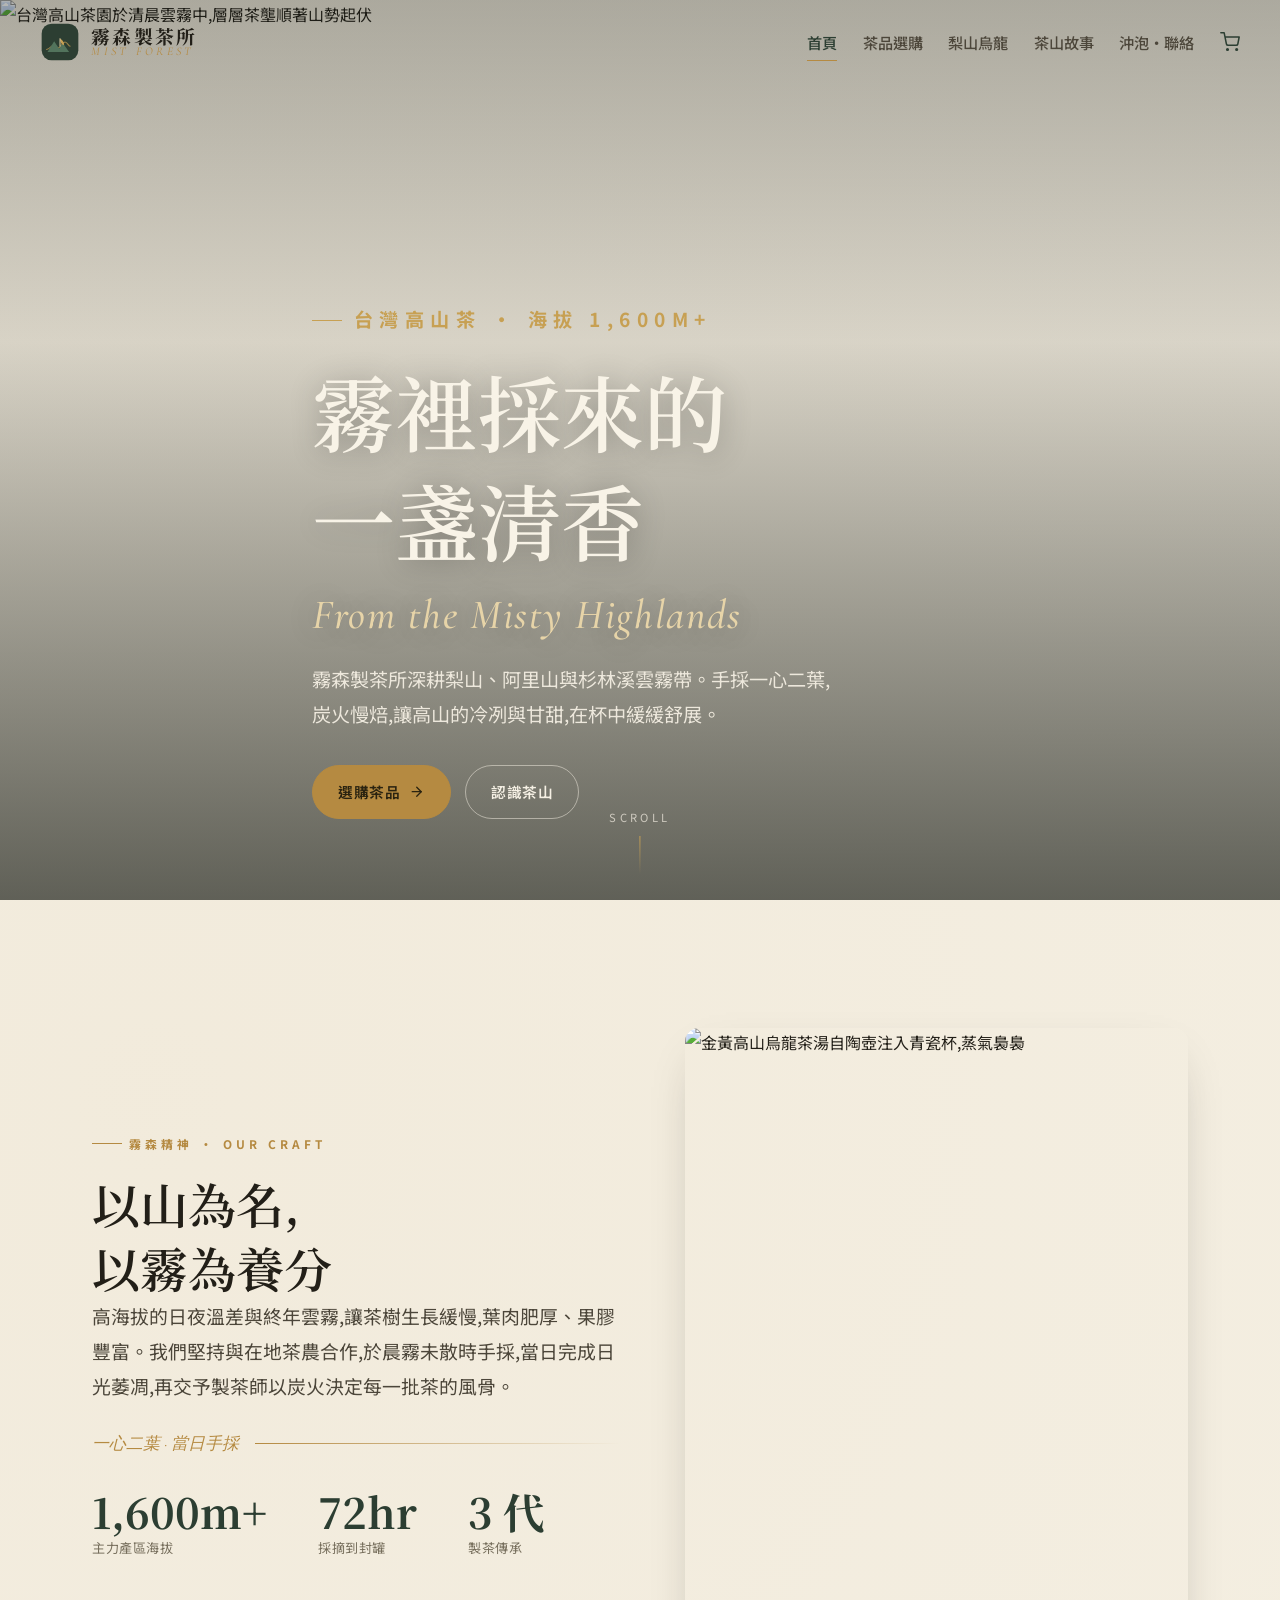
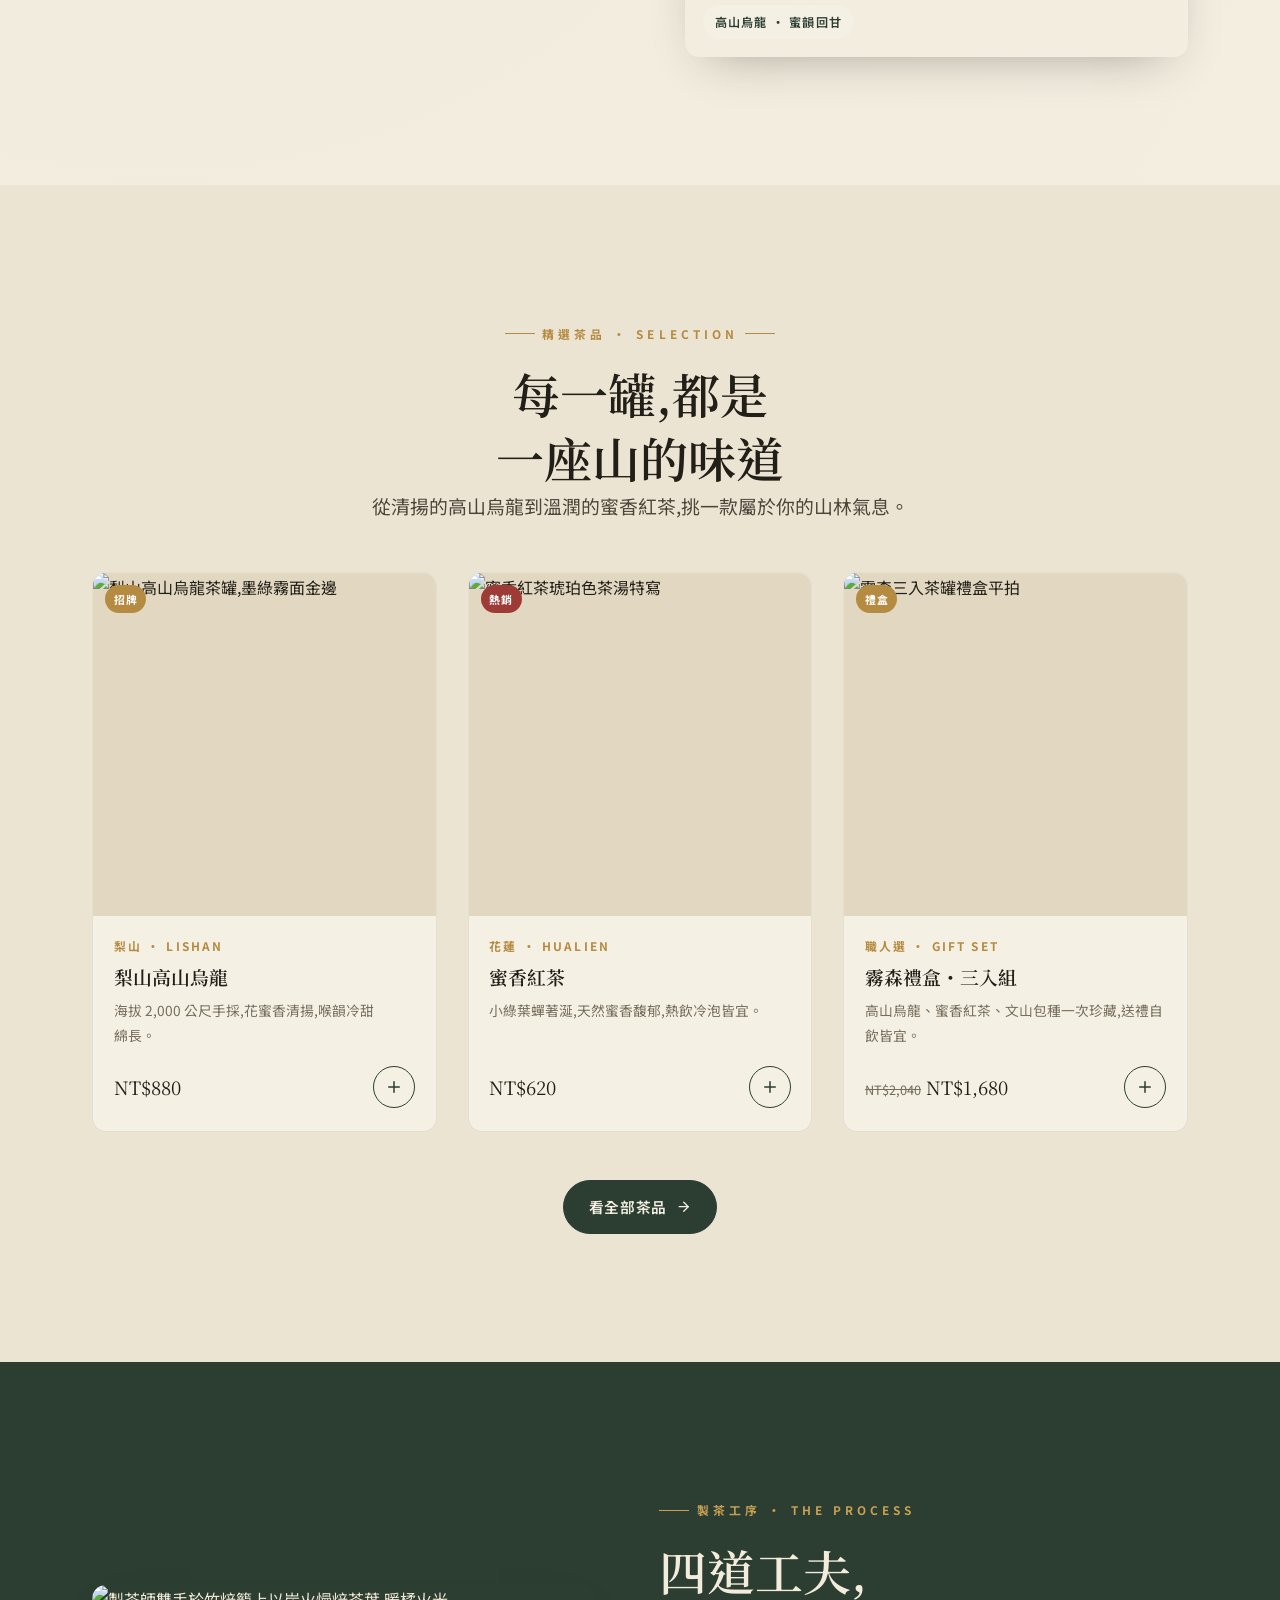
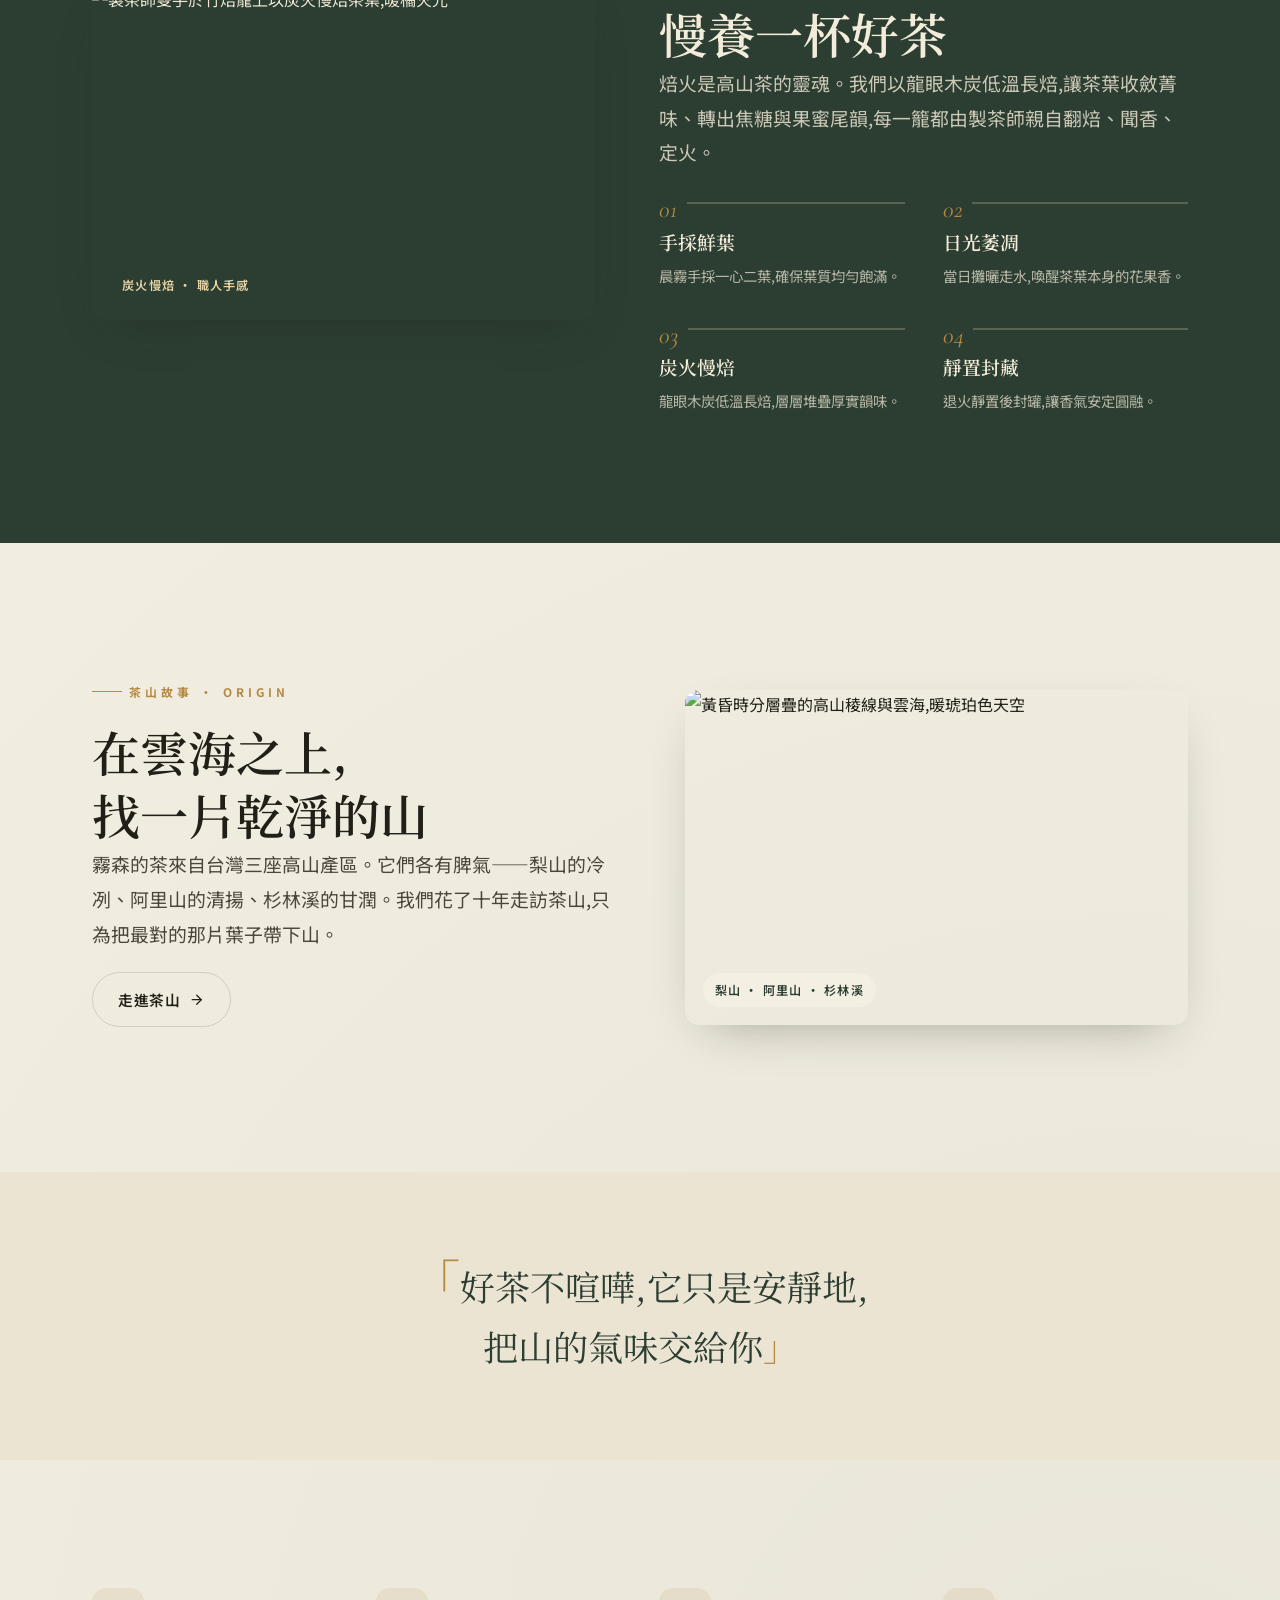
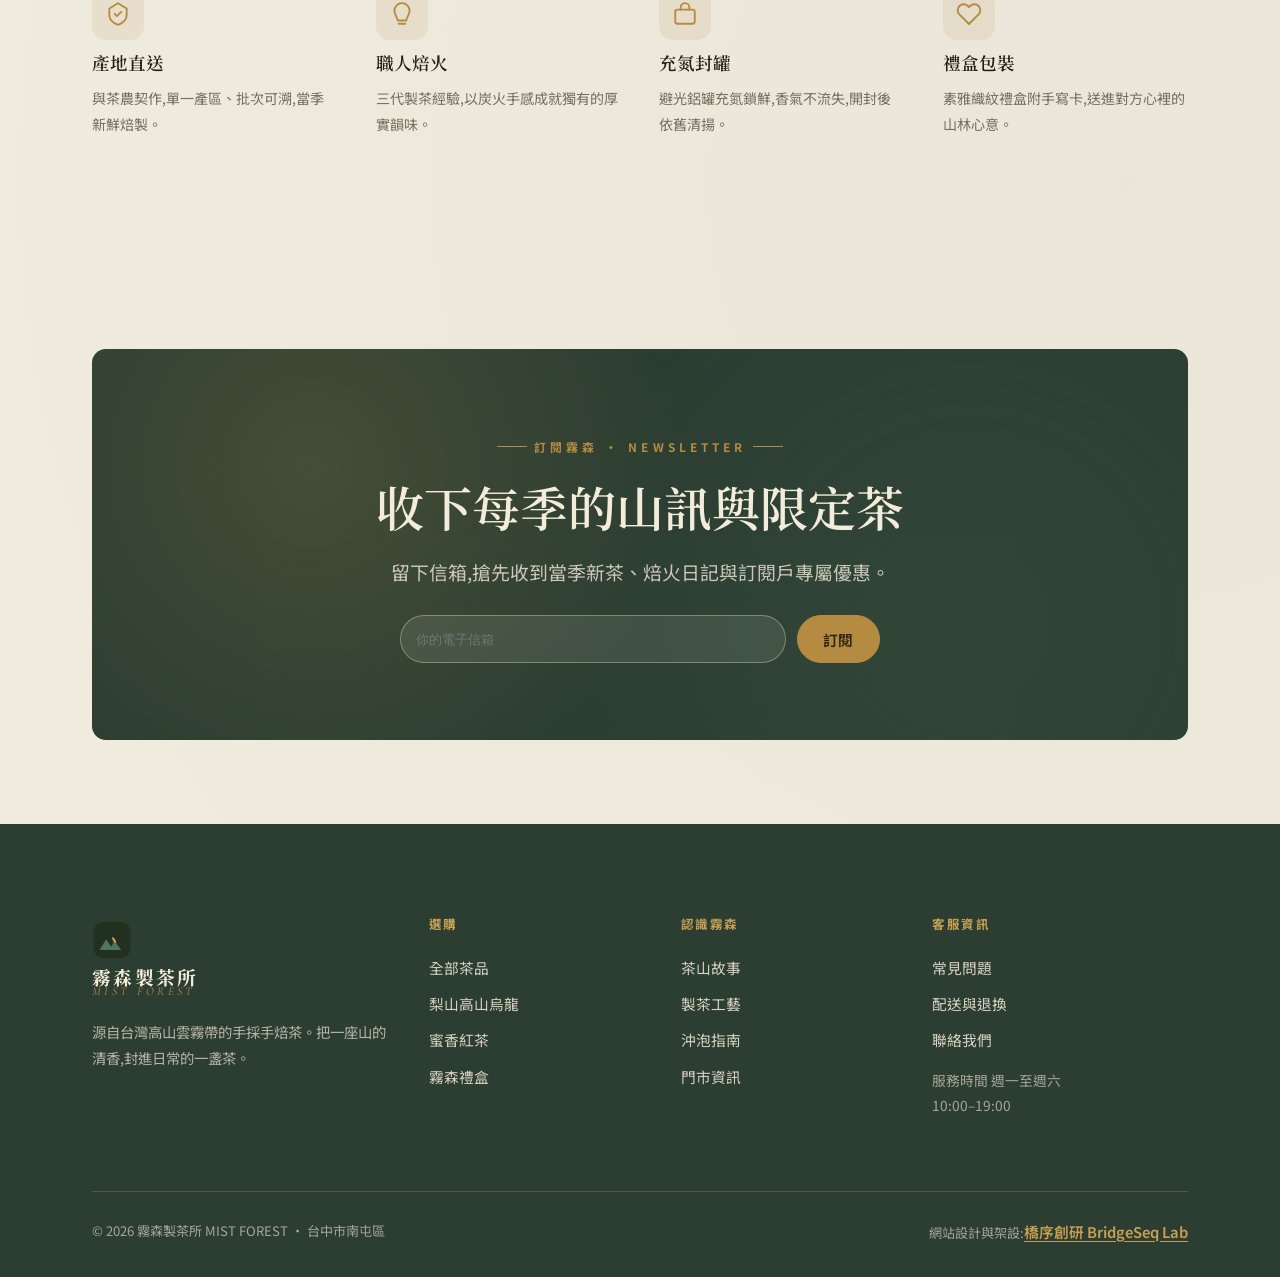
==== index.html @ 2cbdf67c "霧森製茶所 wusen-tea: 多頁高山茶電商預覽站 (HTML/CSS/JS)" ====
<!DOCTYPE html>
<html lang="zh-Hant" class="no-js">
<head>
<meta charset="UTF-8">
<meta name="viewport" content="width=device-width, initial-scale=1">
<title>霧森製茶所｜台灣高山茶・梨山手焙烏龍與蜜香紅茶</title>
<meta name="description" content="霧森製茶所是源自台灣中央山脈的高山茶品牌,專注梨山、阿里山、杉林溪產區的手採鮮葉與炭火慢焙工藝。嚴選海拔 1,600 公尺以上高山烏龍、蜜香紅茶與文山包種,將雲霧裡的清香送進日常茶席。">
<meta name="keywords" content="高山茶,梨山烏龍,台灣茶,手焙茶,蜜香紅茶,文山包種,阿里山金萱,杉林溪烏龍,茶葉禮盒,霧森製茶所">
<link rel="canonical" href="https://izzo24.github.io/wusen-tea/">
<meta name="theme-color" content="#2C3E32">
<meta property="og:type" content="website">
<meta property="og:locale" content="zh_TW">
<meta property="og:site_name" content="霧森製茶所 MIST FOREST">
<meta property="og:title" content="霧森製茶所｜台灣高山茶・梨山手焙烏龍與蜜香紅茶">
<meta property="og:description" content="源自台灣高山雲霧帶的手採手焙茶。嚴選梨山高山烏龍、蜜香紅茶與文山包種,將山林清香送進每日茶席。">
<meta property="og:url" content="https://izzo24.github.io/wusen-tea/">
<meta property="og:image" content="https://izzo24.github.io/wusen-tea/assets/hero.webp">
<meta name="twitter:card" content="summary_large_image">
<link rel="icon" href="assets/favicon.svg" type="image/svg+xml">
<link rel="preconnect" href="https://fonts.googleapis.com">
<link rel="preconnect" href="https://fonts.gstatic.com" crossorigin>
<link href="https://fonts.googleapis.com/css2?family=Cormorant+Garamond:ital,wght@0,500;0,600;1,500;1,600&family=Noto+Serif+TC:wght@500;600;700&family=Noto+Sans+TC:wght@400;500;700&display=swap" rel="stylesheet">
<link rel="stylesheet" href="assets/style.css?v=1">
<script type="application/ld+json">
{"@context":"https://schema.org","@graph":[
{"@type":"Organization","@id":"https://izzo24.github.io/wusen-tea/#org","name":"霧森製茶所","alternateName":"MIST FOREST","url":"https://izzo24.github.io/wusen-tea/","logo":"https://izzo24.github.io/wusen-tea/assets/favicon.svg","description":"台灣高山茶品牌,專注手採手焙的梨山高山烏龍、蜜香紅茶與文山包種。","areaServed":"TW","sameAs":[]},
{"@type":"WebSite","@id":"https://izzo24.github.io/wusen-tea/#web","url":"https://izzo24.github.io/wusen-tea/","name":"霧森製茶所 MIST FOREST","inLanguage":"zh-Hant","publisher":{"@id":"https://izzo24.github.io/wusen-tea/#org"}},
{"@type":"Store","@id":"https://izzo24.github.io/wusen-tea/#store","name":"霧森製茶所","image":"https://izzo24.github.io/wusen-tea/assets/hero.webp","url":"https://izzo24.github.io/wusen-tea/","priceRange":"NT$320–NT$1,680","telephone":"+886-4-2599-3088","address":{"@type":"PostalAddress","streetAddress":"文心路一段 96 號","addressLocality":"台中市","addressRegion":"南屯區","postalCode":"408","addressCountry":"TW"}},
{"@type":"ItemList","name":"精選高山茶","itemListElement":[
{"@type":"ListItem","position":1,"name":"梨山高山烏龍","url":"https://izzo24.github.io/wusen-tea/product.html"},
{"@type":"ListItem","position":2,"name":"蜜香紅茶","url":"https://izzo24.github.io/wusen-tea/shop.html"},
{"@type":"ListItem","position":3,"name":"霧森禮盒・三入組","url":"https://izzo24.github.io/wusen-tea/shop.html"}]}
]}
</script>
</head>
<body>
<!-- HEADER -->
<header class="site-head">
  <div class="wrap bar">
    <a class="brand" href="index.html" aria-label="霧森製茶所 首頁">
      <svg class="logo" viewBox="0 0 48 48" aria-hidden="true" xmlns="http://www.w3.org/2000/svg">
        <rect x="2" y="2" width="44" height="44" rx="12" fill="#2C3E32"/>
        <path d="M8 33c4-1 6-5 8-5s3 3 6 3 5-7 8-7 4 5 6 5" fill="none" stroke="#C7A053" stroke-width="1.4" stroke-linecap="round" opacity=".7"/>
        <path d="M9 36l8-13 6 9 4-7 8 11z" fill="#52735C"/>
        <path d="M24 20c3 1 5 4 5 8-3-1-5-4-5-8z" fill="#C7A053"/>
        <path d="M24 20v9" stroke="#E7D4A8" stroke-width="1.1" stroke-linecap="round"/>
      </svg>
      <span class="wm"><b>霧森製茶所</b><span>Mist Forest</span></span>
    </a>
    <nav class="nav" aria-label="主選單">
      <a href="index.html" class="active">首頁</a>
      <a href="shop.html">茶品選購</a>
      <a href="product.html">梨山烏龍</a>
      <a href="story.html">茶山故事</a>
      <a href="contact.html">沖泡・聯絡</a>
      <a href="shop.html" class="cart" aria-label="購物車">
        <svg viewBox="0 0 24 24" fill="none" stroke="currentColor" stroke-width="1.8" stroke-linecap="round" stroke-linejoin="round"><circle cx="9" cy="21" r="1"/><circle cx="20" cy="21" r="1"/><path d="M1 1h4l2.7 13.4a2 2 0 0 0 2 1.6h9.7a2 2 0 0 0 2-1.6L23 6H6"/></svg>
      </a>
    </nav>
    <button class="burger" aria-label="開啟選單" aria-expanded="false" aria-controls="mnav"><span></span><span></span><span></span></button>
  </div>
</header>
<nav class="mobile-nav" id="mnav" aria-label="行動選單">
  <a href="index.html">首頁<span class="en">Home</span></a>
  <a href="shop.html">茶品選購<span class="en">Shop</span></a>
  <a href="product.html">梨山高山烏龍<span class="en">Signature</span></a>
  <a href="story.html">茶山故事<span class="en">Story</span></a>
  <a href="contact.html">沖泡・聯絡<span class="en">Contact</span></a>
</nav>

<main>
<!-- HERO -->
<section class="hero">
  <div class="bg"><img src="assets/hero.webp" alt="台灣高山茶園於清晨雲霧中,層層茶壟順著山勢起伏" fetchpriority="high" width="1600" height="900"></div>
  <div class="wrap inner">
    <p class="eyebrow">台灣高山茶 · 海拔 1,600M+</p>
    <h1>霧裡採來的<br>一盞清香<span class="cormo">From the Misty Highlands</span></h1>
    <p>霧森製茶所深耕梨山、阿里山與杉林溪雲霧帶。手採一心二葉,炭火慢焙,讓高山的冷冽與甘甜,在杯中緩緩舒展。</p>
    <div class="cta">
      <a href="shop.html" class="btn btn-gold">選購茶品
        <svg viewBox="0 0 24 24" fill="none" stroke="currentColor" stroke-width="2" stroke-linecap="round" stroke-linejoin="round"><line x1="5" y1="12" x2="19" y2="12"/><polyline points="12 5 19 12 12 19"/></svg>
      </a>
      <a href="story.html" class="btn btn-ghost" style="color:#F5F0E4;border-color:rgba(245,240,228,.5)">認識茶山</a>
    </div>
  </div>
  <div class="scroll-hint"><span>SCROLL</span><i></i></div>
</section>

<!-- INTRO -->
<section class="sec">
  <div class="wrap split">
    <div data-reveal>
      <p class="eyebrow">霧森精神 · Our Craft</p>
      <h2 class="h-lg">以山為名,<br>以霧為養分</h2>
      <p class="lede">高海拔的日夜溫差與終年雲霧,讓茶樹生長緩慢,葉肉肥厚、果膠豐富。我們堅持與在地茶農合作,於晨霧未散時手採,當日完成日光萎凋,再交予製茶師以炭火決定每一批茶的風骨。</p>
      <div class="deco-line">一心二葉 · 當日手採</div>
      <div class="stats">
        <div class="st"><b>1,600m+</b><span>主力產區海拔</span></div>
        <div class="st"><b>72hr</b><span>採摘到封罐</span></div>
        <div class="st"><b>3 代</b><span>製茶傳承</span></div>
      </div>
    </div>
    <div class="media-frame" data-reveal>
      <img src="assets/pour.webp" alt="金黃高山烏龍茶湯自陶壺注入青瓷杯,蒸氣裊裊">
      <span class="tag">高山烏龍 · 蜜韻回甘</span>
    </div>
  </div>
</section>

<!-- FEATURED PRODUCTS -->
<section class="sec bg-paper2">
  <div class="wrap">
    <div class="center" style="max-width:60ch;margin:0 auto 3rem" data-reveal>
      <p class="eyebrow cen">精選茶品 · Selection</p>
      <h2 class="h-lg">每一罐,都是一座山的味道</h2>
      <p class="lede">從清揚的高山烏龍到溫潤的蜜香紅茶,挑一款屬於你的山林氣息。</p>
    </div>
    <div class="grid-prod">
      <a class="card" href="product.html" data-reveal>
        <div class="ph"><span class="badge gold">招牌</span><img src="assets/oolong.webp" alt="梨山高山烏龍茶罐,墨綠霧面金邊"></div>
        <div class="body">
          <span class="origin">梨山 · Lishan</span>
          <h3>梨山高山烏龍</h3>
          <p class="desc">海拔 2,000 公尺手採,花蜜香清揚,喉韻冷甜綿長。</p>
          <div class="foot"><span class="price">NT$880</span>
            <button class="icon-btn" data-add aria-label="加入購物車"><svg viewBox="0 0 24 24" fill="none" stroke="currentColor" stroke-width="2" stroke-linecap="round" stroke-linejoin="round"><line x1="12" y1="5" x2="12" y2="19"/><line x1="5" y1="12" x2="19" y2="12"/></svg></button>
          </div>
        </div>
      </a>
      <a class="card" href="shop.html" data-reveal>
        <div class="ph"><span class="badge">熱銷</span><img src="assets/pour.webp" alt="蜜香紅茶琥珀色茶湯特寫"></div>
        <div class="body">
          <span class="origin">花蓮 · Hualien</span>
          <h3>蜜香紅茶</h3>
          <p class="desc">小綠葉蟬著涎,天然蜜香馥郁,熱飲冷泡皆宜。</p>
          <div class="foot"><span class="price">NT$620</span>
            <button class="icon-btn" data-add aria-label="加入購物車"><svg viewBox="0 0 24 24" fill="none" stroke="currentColor" stroke-width="2" stroke-linecap="round" stroke-linejoin="round"><line x1="12" y1="5" x2="12" y2="19"/><line x1="5" y1="12" x2="19" y2="12"/></svg></button>
          </div>
        </div>
      </a>
      <a class="card" href="shop.html" data-reveal>
        <div class="ph"><span class="badge gold">禮盒</span><img src="assets/set.webp" alt="霧森三入茶罐禮盒平拍"></div>
        <div class="body">
          <span class="origin">職人選 · Gift Set</span>
          <h3>霧森禮盒・三入組</h3>
          <p class="desc">高山烏龍、蜜香紅茶、文山包種一次珍藏,送禮自飲皆宜。</p>
          <div class="foot"><span class="price"><s>NT$2,040</s>NT$1,680</span>
            <button class="icon-btn" data-add aria-label="加入購物車"><svg viewBox="0 0 24 24" fill="none" stroke="currentColor" stroke-width="2" stroke-linecap="round" stroke-linejoin="round"><line x1="12" y1="5" x2="12" y2="19"/><line x1="5" y1="12" x2="19" y2="12"/></svg></button>
          </div>
        </div>
      </a>
    </div>
    <div class="center" style="margin-top:3rem" data-reveal>
      <a href="shop.html" class="btn btn-primary">看全部茶品
        <svg viewBox="0 0 24 24" fill="none" stroke="currentColor" stroke-width="2" stroke-linecap="round" stroke-linejoin="round"><line x1="5" y1="12" x2="19" y2="12"/><polyline points="12 5 19 12 12 19"/></svg>
      </a>
    </div>
  </div>
</section>

<!-- CRAFT -->
<section class="sec bg-tea">
  <div class="wrap split rev">
    <div class="media-frame wide" data-reveal>
      <img src="assets/roast.webp" alt="製茶師雙手於竹焙籠上以炭火慢焙茶葉,暖橘火光">
      <span class="tag" style="background:rgba(44,62,50,.86);color:#E7D4A8">炭火慢焙 · 職人手感</span>
    </div>
    <div data-reveal>
      <p class="eyebrow">製茶工序 · The Process</p>
      <h2 class="h-lg">四道工夫,<br>慢養一杯好茶</h2>
      <p class="lede">焙火是高山茶的靈魂。我們以龍眼木炭低溫長焙,讓茶葉收斂菁味、轉出焦糖與果蜜尾韻,每一籠都由製茶師親自翻焙、聞香、定火。</p>
      <div class="steps" style="margin-top:2rem">
        <div class="step"><h3>手採鮮葉</h3><p>晨霧手採一心二葉,確保葉質均勻飽滿。</p></div>
        <div class="step"><h3>日光萎凋</h3><p>當日攤曬走水,喚醒茶葉本身的花果香。</p></div>
        <div class="step"><h3>炭火慢焙</h3><p>龍眼木炭低溫長焙,層層堆疊厚實韻味。</p></div>
        <div class="step"><h3>靜置封藏</h3><p>退火靜置後封罐,讓香氣安定圓融。</p></div>
      </div>
    </div>
  </div>
</section>

<!-- ORIGIN TEASER -->
<section class="sec">
  <div class="wrap split">
    <div data-reveal>
      <p class="eyebrow">茶山故事 · Origin</p>
      <h2 class="h-lg">在雲海之上,<br>找一片乾淨的山</h2>
      <p class="lede">霧森的茶來自台灣三座高山產區。它們各有脾氣——梨山的冷冽、阿里山的清揚、杉林溪的甘潤。我們花了十年走訪茶山,只為把最對的那片葉子帶下山。</p>
      <p><a href="story.html" class="btn btn-ghost">走進茶山
        <svg viewBox="0 0 24 24" fill="none" stroke="currentColor" stroke-width="2" stroke-linecap="round" stroke-linejoin="round"><line x1="5" y1="12" x2="19" y2="12"/><polyline points="12 5 19 12 12 19"/></svg></a></p>
    </div>
    <div class="media-frame wide" data-reveal>
      <img src="assets/ridge.webp" alt="黃昏時分層疊的高山稜線與雲海,暖琥珀色天空">
      <span class="tag">梨山 · 阿里山 · 杉林溪</span>
    </div>
  </div>
</section>

<!-- PULL QUOTE -->
<section class="sec-sm bg-paper2">
  <div class="wrap center">
    <p class="pull" data-reveal>好茶不喧嘩,它只是安靜地,把山的氣味交給你</p>
  </div>
</section>

<!-- FEATURES -->
<section class="sec">
  <div class="wrap">
    <div class="feat-grid">
      <div class="feat" data-reveal>
        <div class="ico"><svg viewBox="0 0 24 24" fill="none" stroke="currentColor" stroke-width="1.7" stroke-linecap="round" stroke-linejoin="round"><path d="M12 2L4 7v6c0 5 3.5 7.5 8 9 4.5-1.5 8-4 8-9V7z"/><polyline points="9 12 11 14 15 10"/></svg></div>
        <h3>產地直送</h3><p>與茶農契作,單一產區、批次可溯,當季新鮮焙製。</p>
      </div>
      <div class="feat" data-reveal>
        <div class="ico"><svg viewBox="0 0 24 24" fill="none" stroke="currentColor" stroke-width="1.7" stroke-linecap="round" stroke-linejoin="round"><path d="M12 2a7 7 0 0 1 7 7c0 4-3 6-3 9H8c0-3-3-5-3-9a7 7 0 0 1 7-7z"/><line x1="9" y1="21" x2="15" y2="21"/></svg></div>
        <h3>職人焙火</h3><p>三代製茶經驗,以炭火手感成就獨有的厚實韻味。</p>
      </div>
      <div class="feat" data-reveal>
        <div class="ico"><svg viewBox="0 0 24 24" fill="none" stroke="currentColor" stroke-width="1.7" stroke-linecap="round" stroke-linejoin="round"><rect x="3" y="8" width="18" height="13" rx="2"/><path d="M8 8V6a4 4 0 0 1 8 0v2"/></svg></div>
        <h3>充氮封罐</h3><p>避光鋁罐充氮鎖鮮,香氣不流失,開封後依舊清揚。</p>
      </div>
      <div class="feat" data-reveal>
        <div class="ico"><svg viewBox="0 0 24 24" fill="none" stroke="currentColor" stroke-width="1.7" stroke-linecap="round" stroke-linejoin="round"><path d="M20.84 4.6a5.5 5.5 0 0 0-7.78 0L12 5.67l-1.06-1.07a5.5 5.5 0 1 0-7.78 7.78L12 21.23l8.84-8.85a5.5 5.5 0 0 0 0-7.78z"/></svg></div>
        <h3>禮盒包裝</h3><p>素雅織紋禮盒附手寫卡,送進對方心裡的山林心意。</p>
      </div>
    </div>
  </div>
</section>

<!-- CTA BAND -->
<section class="sec-sm">
  <div class="wrap">
    <div class="cta-band" data-reveal>
      <p class="eyebrow cen">訂閱霧森 · Newsletter</p>
      <h2 class="h-lg" style="color:#F4ECDB">收下每季的山訊與限定茶</h2>
      <p class="lede" style="color:rgba(239,231,213,.82);margin:1rem auto 1.6rem">留下信箱,搶先收到當季新茶、焙火日記與訂閱戶專屬優惠。</p>
      <form data-contact style="display:flex;gap:.7rem;max-width:480px;margin:0 auto;flex-wrap:wrap;justify-content:center">
        <input type="email" required placeholder="你的電子信箱" aria-label="電子信箱" style="flex:1;min-width:220px;padding:.85em 1.1em;border-radius:999px;border:1.5px solid rgba(231,212,168,.4);background:rgba(245,240,228,.1);color:#F4ECDB">
        <button class="btn btn-gold" type="submit">訂閱</button>
      </form>
    </div>
  </div>
</section>
</main>

<!-- FOOTER -->
<footer class="site-foot">
  <div class="wrap">
    <div class="foot-top">
      <div class="foot-about">
        <a class="brand" href="index.html" style="margin-bottom:.4rem">
          <svg class="logo" viewBox="0 0 48 48" aria-hidden="true" xmlns="http://www.w3.org/2000/svg"><rect x="2" y="2" width="44" height="44" rx="12" fill="#22301f"/><path d="M9 36l8-13 6 9 4-7 8 11z" fill="#52735C"/><path d="M24 20c3 1 5 4 5 8-3-1-5-4-5-8z" fill="#C7A053"/></svg>
          <span class="wm"><b style="color:#F4ECDB">霧森製茶所</b><span>Mist Forest</span></span>
        </a>
        <p>源自台灣高山雲霧帶的手採手焙茶。把一座山的清香,封進日常的一盞茶。</p>
      </div>
      <div><h4>選購</h4>
        <a href="shop.html">全部茶品</a><a href="product.html">梨山高山烏龍</a><a href="shop.html">蜜香紅茶</a><a href="shop.html">霧森禮盒</a>
      </div>
      <div><h4>認識霧森</h4>
        <a href="story.html">茶山故事</a><a href="story.html#craft">製茶工藝</a><a href="contact.html#brew">沖泡指南</a><a href="contact.html">門市資訊</a>
      </div>
      <div><h4>客服資訊</h4>
        <a href="contact.html#faq">常見問題</a><a href="contact.html">配送與退換</a><a href="contact.html">聯絡我們</a>
        <p style="font-size:.86rem;color:rgba(217,210,194,.7);margin-top:.6rem">服務時間 週一至週六<br>10:00–19:00</p>
      </div>
    </div>
    <div class="foot-bot">
      <span>© <span data-year>2026</span> 霧森製茶所 MIST FOREST · 台中市南屯區</span>
      <span class="credit">網站設計與架設:<a href="https://bridgeseqlab.com" target="_blank" rel="noopener">橋序創研 BridgeSeq Lab</a></span>
    </div>
  </div>
</footer>

<button class="to-top" aria-label="回到頂端"><svg viewBox="0 0 24 24" fill="none" stroke="currentColor" stroke-width="2.2" stroke-linecap="round" stroke-linejoin="round"><line x1="12" y1="19" x2="12" y2="5"/><polyline points="5 12 12 5 19 12"/></svg></button>
<script src="assets/main.js?v=1"></script>
</body>
</html>
---- assets/style.css ----
/* 霧森製茶所 MIST FOREST — 新東方現代 modern oriental 高山茶 */
:root{
  --paper:#F5F0E4; --paper-2:#ECE4D3; --paper-3:#E2D8C2;
  --ink:#221F18; --ink-soft:#4C463A; --ink-mute:#766E5C;
  --tea:#2C3E32; --tea-2:#3C5544; --tea-3:#52735C;
  --gold:#B58A41; --gold-2:#C7A053; --gold-soft:#E7D4A8;
  --clay:#9C5B3B; --rouge:#9E3B36; --mist:#DDE3D7;
  --line:rgba(34,31,24,.14); --line-2:rgba(34,31,24,.08);
  --shadow:0 18px 48px -24px rgba(34,31,24,.42);
  --shadow-s:0 8px 22px -14px rgba(34,31,24,.4);
  --serif:"Noto Serif TC",serif; --cormorant:"Cormorant Garamond",serif;
  --sans:"Noto Sans TC",system-ui,sans-serif;
  --maxw:1200px; --r:14px;
}
*,*::before,*::after{box-sizing:border-box}
html{scroll-behavior:smooth}
body{
  margin:0; font-family:var(--sans); color:var(--ink);
  background:var(--paper);
  background-image:
    radial-gradient(circle at 12% 18%,rgba(181,138,65,.05),transparent 42%),
    radial-gradient(circle at 88% 82%,rgba(44,62,50,.06),transparent 45%);
  line-height:1.85; font-size:16px; -webkit-font-smoothing:antialiased;
  overflow-x:hidden;
}
img{max-width:100%; height:auto; display:block}
a{color:inherit; text-decoration:none}
h1,h2,h3,h4{font-family:var(--serif); font-weight:600; line-height:1.32; text-wrap:balance; margin:0}
p{text-wrap:pretty; margin:0 0 1.1em}
.wrap{width:100%; max-width:var(--maxw); margin:0 auto; padding:0 clamp(20px,5vw,52px)}
.nowrap{white-space:nowrap}
section{position:relative}

/* ---------- eyebrow / headings ---------- */
.eyebrow{
  display:inline-flex; align-items:center; gap:.6em;
  font-family:var(--sans); font-size:.74rem; font-weight:700;
  letter-spacing:.34em; color:var(--gold); text-transform:uppercase; margin:0 0 1.1rem;
}
.eyebrow::before{content:""; width:30px; height:1px; background:var(--gold)}
.eyebrow.cen::after{content:""; width:30px; height:1px; background:var(--gold)}
.eyebrow.cen{justify-content:center}
.h-xl{font-size:clamp(2.2rem,5.6vw,4rem)}
.h-lg{font-size:clamp(1.8rem,4vw,3rem)}
.h-md{font-size:clamp(1.4rem,2.6vw,2rem)}
.lede{font-size:clamp(1.02rem,1.5vw,1.18rem); color:var(--ink-soft); max-width:60ch}
.cormo{font-family:var(--cormorant); font-style:italic; font-weight:500}
.center{text-align:center} .center .lede{margin-inline:auto}

/* ---------- buttons ---------- */
.btn{
  display:inline-flex; align-items:center; gap:.6em; cursor:pointer;
  font-family:var(--sans); font-weight:600; font-size:.92rem; letter-spacing:.04em;
  padding:.85em 1.7em; border-radius:999px; border:1.5px solid transparent;
  transition:.32s cubic-bezier(.2,.7,.3,1); position:relative; white-space:nowrap;
}
.btn svg{width:1.05em; height:1.05em; transition:transform .32s}
.btn-primary{background:var(--tea); color:#F5F0E4; border-color:var(--tea)}
.btn-primary:hover{background:var(--tea-2); border-color:var(--gold); box-shadow:var(--shadow-s)}
.btn-primary:hover svg{transform:translateX(4px)}
.btn-ghost{background:transparent; color:var(--ink); border-color:var(--line)}
.btn-ghost:hover{border-color:var(--tea); color:var(--tea); background:rgba(44,62,50,.05)}
.btn-gold{background:var(--gold); color:#2a2310; border-color:var(--gold)}
.btn-gold:hover{background:var(--gold-2); box-shadow:var(--shadow-s)}

/* ---------- header / nav ---------- */
.site-head{position:fixed; inset:0 0 auto 0; z-index:60; transition:.4s}
.site-head .bar{
  display:flex; align-items:center; justify-content:space-between; gap:1rem;
  padding:clamp(14px,2vw,22px) 0; transition:.4s;
}
.site-head::after{content:""; position:absolute; inset:0; background:rgba(245,240,228,.86);
  backdrop-filter:blur(10px); border-bottom:1px solid transparent; opacity:0; transition:.4s; z-index:-1}
.site-head.scrolled::after{opacity:1; border-bottom-color:var(--line)}
.brand{display:flex; align-items:center; gap:.7rem; z-index:2}
.brand .logo{width:40px; height:40px; flex:none}
.brand .wm{display:flex; flex-direction:column; line-height:1}
.brand .wm b{font-family:var(--serif); font-size:1.18rem; letter-spacing:.12em; color:var(--ink)}
.brand .wm span{font-family:var(--cormorant); font-style:italic; font-size:.74rem; letter-spacing:.28em; color:var(--gold); text-transform:uppercase}
.nav{display:flex; align-items:center; gap:clamp(1.1rem,2vw,2.1rem)}
.nav a{font-size:.95rem; font-weight:500; color:var(--ink-soft); position:relative; padding:.2em 0}
.nav a::after{content:""; position:absolute; left:0; bottom:-2px; width:0; height:1.5px; background:var(--gold); transition:.3s}
.nav a:hover,.nav a.active{color:var(--tea)}
.nav a:hover::after,.nav a.active::after{width:100%}
.nav .cart{display:inline-flex; align-items:center; gap:.4em; color:var(--tea); font-weight:600}
.nav .cart svg{width:20px; height:20px}

/* hamburger */
.burger{display:none; width:46px; height:46px; border:1px solid var(--line); border-radius:12px;
  background:rgba(245,240,228,.7); cursor:pointer; position:relative; z-index:80}
.burger span{position:absolute; left:11px; width:24px; height:2px; background:var(--ink); border-radius:2px; transition:.34s}
.burger span:nth-child(1){top:15px} .burger span:nth-child(2){top:22px} .burger span:nth-child(3){top:29px}
.burger.open span:nth-child(1){top:22px; transform:rotate(45deg)}
.burger.open span:nth-child(2){opacity:0; transform:scaleX(.2)}
.burger.open span:nth-child(3){top:22px; transform:rotate(-45deg)}
.mobile-nav{position:fixed; inset:0; z-index:70; background:var(--tea);
  display:flex; flex-direction:column; justify-content:center; gap:.4rem; padding:2rem clamp(28px,8vw,60px);
  transform:translateY(-100%); transition:transform .5s cubic-bezier(.6,0,.2,1); overflow-y:auto}
.mobile-nav.open{transform:translateY(0)}
.mobile-nav a{font-family:var(--serif); font-size:clamp(1.7rem,7vw,2.4rem); color:#EFE7D5;
  padding:.32em 0; border-bottom:1px solid rgba(231,212,168,.2); display:flex; align-items:center; justify-content:space-between}
.mobile-nav a .en{font-family:var(--cormorant); font-style:italic; font-size:.95rem; color:var(--gold-soft); letter-spacing:.2em}
.mobile-nav a:hover{color:var(--gold-2)}

/* ---------- hero ---------- */
.hero{position:relative; min-height:100svh; display:flex; align-items:flex-end; overflow:hidden}
.hero .bg{position:absolute; inset:0}
.hero .bg img{width:100%; height:100%; object-fit:cover}
.hero .bg::after{content:""; position:absolute; inset:0;
  background:linear-gradient(180deg,rgba(20,24,18,.32) 0%,rgba(20,24,18,.12) 38%,rgba(20,24,18,.66) 100%)}
.hero .inner{position:relative; z-index:2; padding-bottom:clamp(56px,9vh,120px); padding-top:140px; color:#F5F0E4; max-width:760px}
.hero .eyebrow{color:var(--gold-2)}
.hero .eyebrow::before{background:var(--gold-2)}
.hero h1{color:#F8F3E7; font-size:clamp(2.6rem,7vw,5.2rem); text-shadow:0 2px 30px rgba(0,0,0,.3)}
.hero h1 .cormo{color:var(--gold-soft); display:block; font-size:.5em; margin-top:.3em; letter-spacing:.04em}
.hero p{color:rgba(245,240,228,.92); font-size:clamp(1rem,1.6vw,1.2rem); max-width:48ch; margin-top:1.2rem}
.hero .cta{display:flex; gap:.9rem; flex-wrap:wrap; margin-top:2rem}
.hero .scroll-hint{position:absolute; bottom:26px; left:50%; transform:translateX(-50%); z-index:2;
  color:rgba(245,240,228,.7); font-size:.7rem; letter-spacing:.3em; display:flex; flex-direction:column; align-items:center; gap:.5rem}
.hero .scroll-hint i{width:1px; height:38px; background:linear-gradient(var(--gold-2),transparent); animation:drift 2s infinite}
@keyframes drift{0%{opacity:.2;transform:scaleY(.4)}50%{opacity:1}100%{opacity:.2;transform:scaleY(1)}}

/* ---------- generic section spacing ---------- */
.sec{padding:clamp(64px,10vw,128px) 0}
.sec-sm{padding:clamp(48px,7vw,84px) 0}
.bg-paper2{background:var(--paper-2)}
.bg-tea{background:var(--tea); color:#EFE7D5}
.bg-tea .eyebrow{color:var(--gold-2)} .bg-tea .eyebrow::before{background:var(--gold-2)}
.bg-tea h1,.bg-tea h2,.bg-tea h3{color:#F4ECDB}
.bg-tea .lede{color:rgba(239,231,213,.82)}

/* ---------- intro split ---------- */
.split{display:grid; grid-template-columns:1.05fr 1fr; gap:clamp(2rem,5vw,5rem); align-items:center}
.split.rev{grid-template-columns:1fr 1.05fr}
.media-frame{position:relative; border-radius:var(--r); overflow:hidden; box-shadow:var(--shadow)}
.media-frame img{width:100%; height:100%; object-fit:cover; aspect-ratio:4/5}
.media-frame.wide img{aspect-ratio:3/2}
.media-frame .tag{position:absolute; left:18px; bottom:18px; background:rgba(245,240,228,.92);
  color:var(--tea); font-size:.76rem; font-weight:600; letter-spacing:.1em; padding:.5em 1em; border-radius:999px}
.deco-line{display:flex; align-items:center; gap:1rem; color:var(--gold); margin:1.5rem 0; font-family:var(--cormorant); font-style:italic; font-size:1.05rem}
.deco-line::after{content:""; flex:1; height:1px; background:linear-gradient(90deg,var(--gold),transparent)}

/* stat row */
.stats{display:flex; flex-wrap:wrap; gap:clamp(1.4rem,4vw,3.4rem); margin-top:2rem}
.stats .st b{display:block; font-family:var(--serif); font-size:clamp(1.8rem,3.4vw,2.6rem); color:var(--tea); line-height:1}
.bg-tea .stats .st b{color:var(--gold-2)}
.stats .st span{font-size:.82rem; color:var(--ink-mute); letter-spacing:.04em}
.bg-tea .stats .st span{color:rgba(239,231,213,.7)}

/* ---------- product cards ---------- */
.grid-prod{display:grid; grid-template-columns:repeat(auto-fill,minmax(258px,1fr)); gap:clamp(1.2rem,2.4vw,2rem)}
.card{background:var(--paper); border:1px solid var(--line-2); border-radius:var(--r); overflow:hidden;
  transition:.4s cubic-bezier(.2,.7,.3,1); display:flex; flex-direction:column}
.card:hover{transform:translateY(-6px); box-shadow:var(--shadow); border-color:rgba(181,138,65,.4)}
.card .ph{position:relative; overflow:hidden; aspect-ratio:1/1; background:var(--paper-3)}
.card .ph img{width:100%; height:100%; object-fit:cover; transition:transform .6s}
.card:hover .ph img{transform:scale(1.06)}
.card .badge{position:absolute; top:12px; left:12px; background:var(--rouge); color:#fff;
  font-size:.68rem; font-weight:700; letter-spacing:.08em; padding:.36em .8em; border-radius:999px}
.card .badge.gold{background:var(--gold)}
.card .body{padding:1.2rem 1.3rem 1.4rem; display:flex; flex-direction:column; gap:.5rem; flex:1}
.card .origin{font-size:.74rem; letter-spacing:.18em; color:var(--gold); font-weight:700; text-transform:uppercase}
.card h3{font-size:1.18rem}
.card .desc{font-size:.86rem; color:var(--ink-mute); margin:0; flex:1}
.card .foot{display:flex; align-items:center; justify-content:space-between; margin-top:.6rem}
.card .price{font-family:var(--serif); font-size:1.15rem; color:var(--ink)}
.card .price s{font-size:.8rem; color:var(--ink-mute); margin-right:.4em; font-family:var(--sans)}
.icon-btn{width:42px; height:42px; border-radius:50%; border:1.5px solid var(--tea); background:transparent;
  color:var(--tea); display:grid; place-items:center; cursor:pointer; transition:.3s}
.icon-btn svg{width:18px; height:18px}
.icon-btn:hover{background:var(--tea); color:var(--paper)}

/* filter tabs */
.tabs{display:flex; flex-wrap:wrap; gap:.6rem; margin-bottom:2.4rem}
.tab{font-size:.88rem; font-weight:600; padding:.55em 1.2em; border-radius:999px; cursor:pointer;
  border:1px solid var(--line); color:var(--ink-soft); background:transparent; transition:.28s; font-family:var(--sans)}
.tab:hover{border-color:var(--tea); color:var(--tea)}
.tab.active{background:var(--tea); color:var(--paper); border-color:var(--tea)}

/* ---------- feature / craft list ---------- */
.steps{display:grid; grid-template-columns:repeat(auto-fit,minmax(220px,1fr)); gap:clamp(1.4rem,3vw,2.6rem); counter-reset:s}
.step{position:relative; padding-top:1.6rem; border-top:2px solid var(--line)}
.step::before{counter-increment:s; content:"0" counter(s); position:absolute; top:-1rem; left:0;
  font-family:var(--cormorant); font-style:italic; font-size:1.5rem; color:var(--gold); background:var(--paper-2); padding-right:.6rem}
.bg-tea .step{border-top-color:rgba(231,212,168,.25)}
.bg-tea .step::before{background:var(--tea)}
.step h3{font-size:1.18rem; margin-bottom:.5rem}
.step p{font-size:.9rem; color:var(--ink-mute); margin:0}
.bg-tea .step p{color:rgba(239,231,213,.72)}

/* feature icons */
.feat-grid{display:grid; grid-template-columns:repeat(auto-fit,minmax(220px,1fr)); gap:clamp(1.4rem,3vw,2.4rem)}
.feat{display:flex; flex-direction:column; gap:.7rem}
.feat .ico{width:52px; height:52px; border-radius:14px; background:rgba(181,138,65,.12);
  display:grid; place-items:center; color:var(--gold)}
.feat .ico svg{width:26px; height:26px}
.feat h3{font-size:1.1rem}
.feat p{font-size:.88rem; color:var(--ink-mute); margin:0}

/* ---------- banner CTA ---------- */
.cta-band{position:relative; overflow:hidden; border-radius:var(--r); padding:clamp(2.6rem,6vw,4.8rem);
  background:var(--tea); color:#EFE7D5; text-align:center}
.cta-band::before{content:""; position:absolute; inset:0; opacity:.16;
  background:radial-gradient(circle at 20% 30%,var(--gold-2),transparent 40%),radial-gradient(circle at 80% 70%,var(--tea-3),transparent 45%)}
.cta-band>*{position:relative}

/* ---------- product detail ---------- */
.pd{display:grid; grid-template-columns:1.05fr 1fr; gap:clamp(2rem,4vw,4rem); align-items:start}
.gallery .main{border-radius:var(--r); overflow:hidden; box-shadow:var(--shadow); background:var(--paper-3); aspect-ratio:1/1}
.gallery .main img{width:100%; height:100%; object-fit:cover}
.thumbs{display:flex; gap:.7rem; margin-top:.9rem}
.thumbs button{width:74px; height:74px; border-radius:10px; overflow:hidden; border:2px solid transparent; cursor:pointer; padding:0; background:var(--paper-3)}
.thumbs button.active{border-color:var(--gold)}
.thumbs img{width:100%; height:100%; object-fit:cover}
.pd .origin{font-size:.76rem; letter-spacing:.2em; color:var(--gold); font-weight:700; text-transform:uppercase}
.pd .price{font-family:var(--serif); font-size:1.8rem; color:var(--tea); margin:.4rem 0 1rem}
.pd .opts{margin:1.4rem 0}
.pd .opts label{display:block; font-size:.82rem; font-weight:700; letter-spacing:.06em; color:var(--ink-soft); margin-bottom:.6rem}
.chip-row{display:flex; gap:.6rem; flex-wrap:wrap}
.chip{padding:.5em 1.1em; border:1.5px solid var(--line); border-radius:10px; cursor:pointer; font-size:.88rem; font-weight:600; transition:.25s; background:transparent}
.chip:hover{border-color:var(--tea)}
.chip.active{border-color:var(--tea); background:rgba(44,62,50,.08); color:var(--tea)}
.qty{display:inline-flex; align-items:center; border:1.5px solid var(--line); border-radius:10px; overflow:hidden}
.qty button{width:42px; height:44px; background:transparent; border:none; cursor:pointer; font-size:1.2rem; color:var(--tea)}
.qty button:hover{background:rgba(44,62,50,.08)}
.qty input{width:46px; height:44px; text-align:center; border:none; background:transparent; font-size:1rem; font-family:var(--serif)}
.buy-row{display:flex; gap:.8rem; flex-wrap:wrap; align-items:center; margin-top:1.4rem}
.flavor{display:flex; flex-wrap:wrap; gap:.5rem; margin:1rem 0}
.flavor span{font-size:.78rem; padding:.4em .9em; border-radius:999px; background:rgba(181,138,65,.13); color:var(--clay); font-weight:600}

/* accordion */
.acc{border-top:1px solid var(--line)}
.acc-item{border-bottom:1px solid var(--line)}
.acc-q{width:100%; text-align:left; background:transparent; border:none; cursor:pointer;
  padding:1.15em 0; display:flex; align-items:center; justify-content:space-between; gap:1rem;
  font-family:var(--serif); font-size:1.06rem; color:var(--ink)}
.acc-q .pm{width:22px; height:22px; flex:none; position:relative; transition:.3s}
.acc-q .pm::before,.acc-q .pm::after{content:""; position:absolute; background:var(--gold); inset:50% 0 auto 0; height:2px; transform:translateY(-50%)}
.acc-q .pm::after{transform:translateY(-50%) rotate(90deg); transition:.3s}
.acc-item.open .acc-q .pm::after{transform:translateY(-50%) rotate(0)}
.acc-a{overflow:hidden; max-height:0; transition:max-height .4s ease}
.acc-a p{padding:0 0 1.2em; margin:0; color:var(--ink-soft); font-size:.94rem}

/* ---------- breadcrumb ---------- */
.crumb{font-size:.82rem; color:var(--ink-mute); display:flex; gap:.5em; align-items:center; flex-wrap:wrap}
.crumb a:hover{color:var(--gold)}
.crumb svg{width:14px; height:14px; opacity:.6}

/* page hero (sub pages) */
.page-hero{padding:clamp(120px,16vh,180px) 0 clamp(40px,6vw,72px); position:relative}
.page-hero .eyebrow{color:var(--gold)}

/* ---------- story timeline ---------- */
.tl{position:relative; margin-top:2.5rem; padding-left:2rem}
.tl::before{content:""; position:absolute; left:6px; top:6px; bottom:6px; width:2px; background:linear-gradient(var(--gold),var(--line))}
.tl-item{position:relative; padding-bottom:2.4rem}
.tl-item::before{content:""; position:absolute; left:-2rem; top:6px; width:14px; height:14px; border-radius:50%; background:var(--paper); border:3px solid var(--gold)}
.tl-item .yr{font-family:var(--cormorant); font-style:italic; color:var(--gold); font-size:1.15rem}
.tl-item h3{font-size:1.2rem; margin:.2rem 0 .5rem}
.tl-item p{font-size:.92rem; color:var(--ink-soft); margin:0}

/* quote */
.pull{font-family:var(--serif); font-size:clamp(1.4rem,3vw,2.2rem); line-height:1.7; color:var(--tea); text-align:center; max-width:24ch; margin:0 auto; position:relative}
.pull::before{content:"「"; color:var(--gold); font-size:1.4em; line-height:0}
.pull::after{content:"」"; color:var(--gold)}

/* ---------- contact ---------- */
.contact-grid{display:grid; grid-template-columns:1fr 1fr; gap:clamp(2rem,4vw,3.4rem)}
.info-block{margin-bottom:1.7rem}
.info-block .k{font-size:.74rem; letter-spacing:.18em; text-transform:uppercase; color:var(--gold); font-weight:700; margin-bottom:.3rem}
.info-block .v{font-size:1.02rem; color:var(--ink)}
.field{margin-bottom:1.1rem}
.field label{display:block; font-size:.82rem; font-weight:600; margin-bottom:.4rem; color:var(--ink-soft)}
.field input,.field textarea,.field select{width:100%; padding:.85em 1em; border:1.5px solid var(--line); border-radius:10px;
  background:var(--paper); font-family:var(--sans); font-size:.95rem; color:var(--ink); transition:.25s}
.field input:focus,.field textarea:focus,.field select:focus{outline:none; border-color:var(--gold); box-shadow:0 0 0 3px rgba(181,138,65,.14)}
.field textarea{min-height:130px; resize:vertical}
.map-card{border-radius:var(--r); overflow:hidden; border:1px solid var(--line); background:var(--paper-2)}
.map-card svg{display:block; width:100%; height:auto}
.form-note{font-size:.8rem; color:var(--ink-mute); margin-top:.4rem}
.toast{position:fixed; left:50%; bottom:28px; transform:translateX(-50%) translateY(140%);
  background:var(--tea); color:#EFE7D5; padding:.9em 1.5em; border-radius:999px; box-shadow:var(--shadow);
  z-index:120; transition:transform .45s cubic-bezier(.2,.8,.2,1); font-size:.92rem; display:flex; gap:.6em; align-items:center}
.toast.show{transform:translateX(-50%) translateY(0)}
.toast svg{width:18px; height:18px; color:var(--gold-2)}

/* ---------- footer ---------- */
.site-foot{background:var(--tea); color:#D9D2C2; padding:clamp(56px,8vw,92px) 0 2rem; margin-top:0}
.foot-top{display:grid; grid-template-columns:1.4fr 1fr 1fr 1.2fr; gap:clamp(1.6rem,3vw,3rem)}
.site-foot .brand .wm b{color:#F4ECDB}
.site-foot h4{font-family:var(--sans); font-size:.78rem; letter-spacing:.2em; text-transform:uppercase; color:var(--gold-2); margin:0 0 1.1rem; font-weight:700}
.site-foot a{color:#D9D2C2; font-size:.92rem; display:block; padding:.3em 0; transition:.25s}
.site-foot a:hover{color:var(--gold-2); transform:translateX(3px)}
.foot-about p{font-size:.9rem; color:rgba(217,210,194,.8); margin:1rem 0 0}
.foot-bot{display:flex; flex-wrap:wrap; gap:1rem; justify-content:space-between; align-items:center;
  border-top:1px solid rgba(231,212,168,.18); margin-top:clamp(2.4rem,5vw,3.6rem); padding-top:1.6rem;
  font-size:.82rem; color:rgba(217,210,194,.7)}
.foot-bot .credit a{display:inline; color:var(--gold-2); font-weight:600; text-decoration:underline; text-underline-offset:3px}
.foot-bot .credit a:hover{color:var(--gold-soft); transform:none}

/* ---------- back to top ---------- */
.to-top{position:fixed; right:clamp(16px,3vw,30px); bottom:clamp(16px,3vw,30px); z-index:90;
  width:52px; height:52px; border-radius:50%; border:1.5px solid var(--gold);
  background:var(--tea); color:var(--gold-2); display:grid; place-items:center; cursor:pointer;
  opacity:0; visibility:hidden; transform:translateY(18px) scale(.85); transition:.4s cubic-bezier(.2,.8,.2,1);
  box-shadow:var(--shadow-s)}
.to-top.show{opacity:1; visibility:visible; transform:translateY(0) scale(1)}
.to-top:hover{background:var(--tea-2); transform:translateY(-4px) rotate(360deg)}
.to-top svg{width:22px; height:22px}

/* ---------- reveal ---------- */
[data-reveal]{opacity:0; transform:translateY(26px); transition:opacity .8s ease,transform .8s cubic-bezier(.2,.7,.3,1)}
[data-reveal].in{opacity:1; transform:none}
.no-js [data-reveal]{opacity:1; transform:none}

/* seal mark */
.seal{display:inline-grid; place-items:center; width:46px; height:46px; border-radius:8px;
  background:var(--rouge); color:#F5E9D8; font-family:var(--serif); font-size:1.3rem; transform:rotate(-3deg)}

/* ---------- responsive ---------- */
@media(max-width:900px){
  .split,.split.rev,.pd,.contact-grid{grid-template-columns:1fr; gap:2rem}
  .foot-top{grid-template-columns:1fr 1fr}
  .split.rev .media-frame{order:-1}
}
@media(max-width:760px){
  .nav{display:none}
  .burger{display:block}
  .hero{min-height:92svh}
  .foot-top{grid-template-columns:1fr 1fr; gap:1.8rem}
  .foot-about{grid-column:1/-1}
}
@media(max-width:480px){
  body{font-size:15.5px}
  .foot-top{grid-template-columns:1fr}
  .thumbs button{width:62px; height:62px}
  .hero .cta{flex-direction:column; align-items:flex-start}
  .hero .cta .btn{width:100%; justify-content:center}
}
@media(prefers-reduced-motion:reduce){
  *{animation:none!important; scroll-behavior:auto!important}
  [data-reveal]{opacity:1!important; transform:none!important}
}
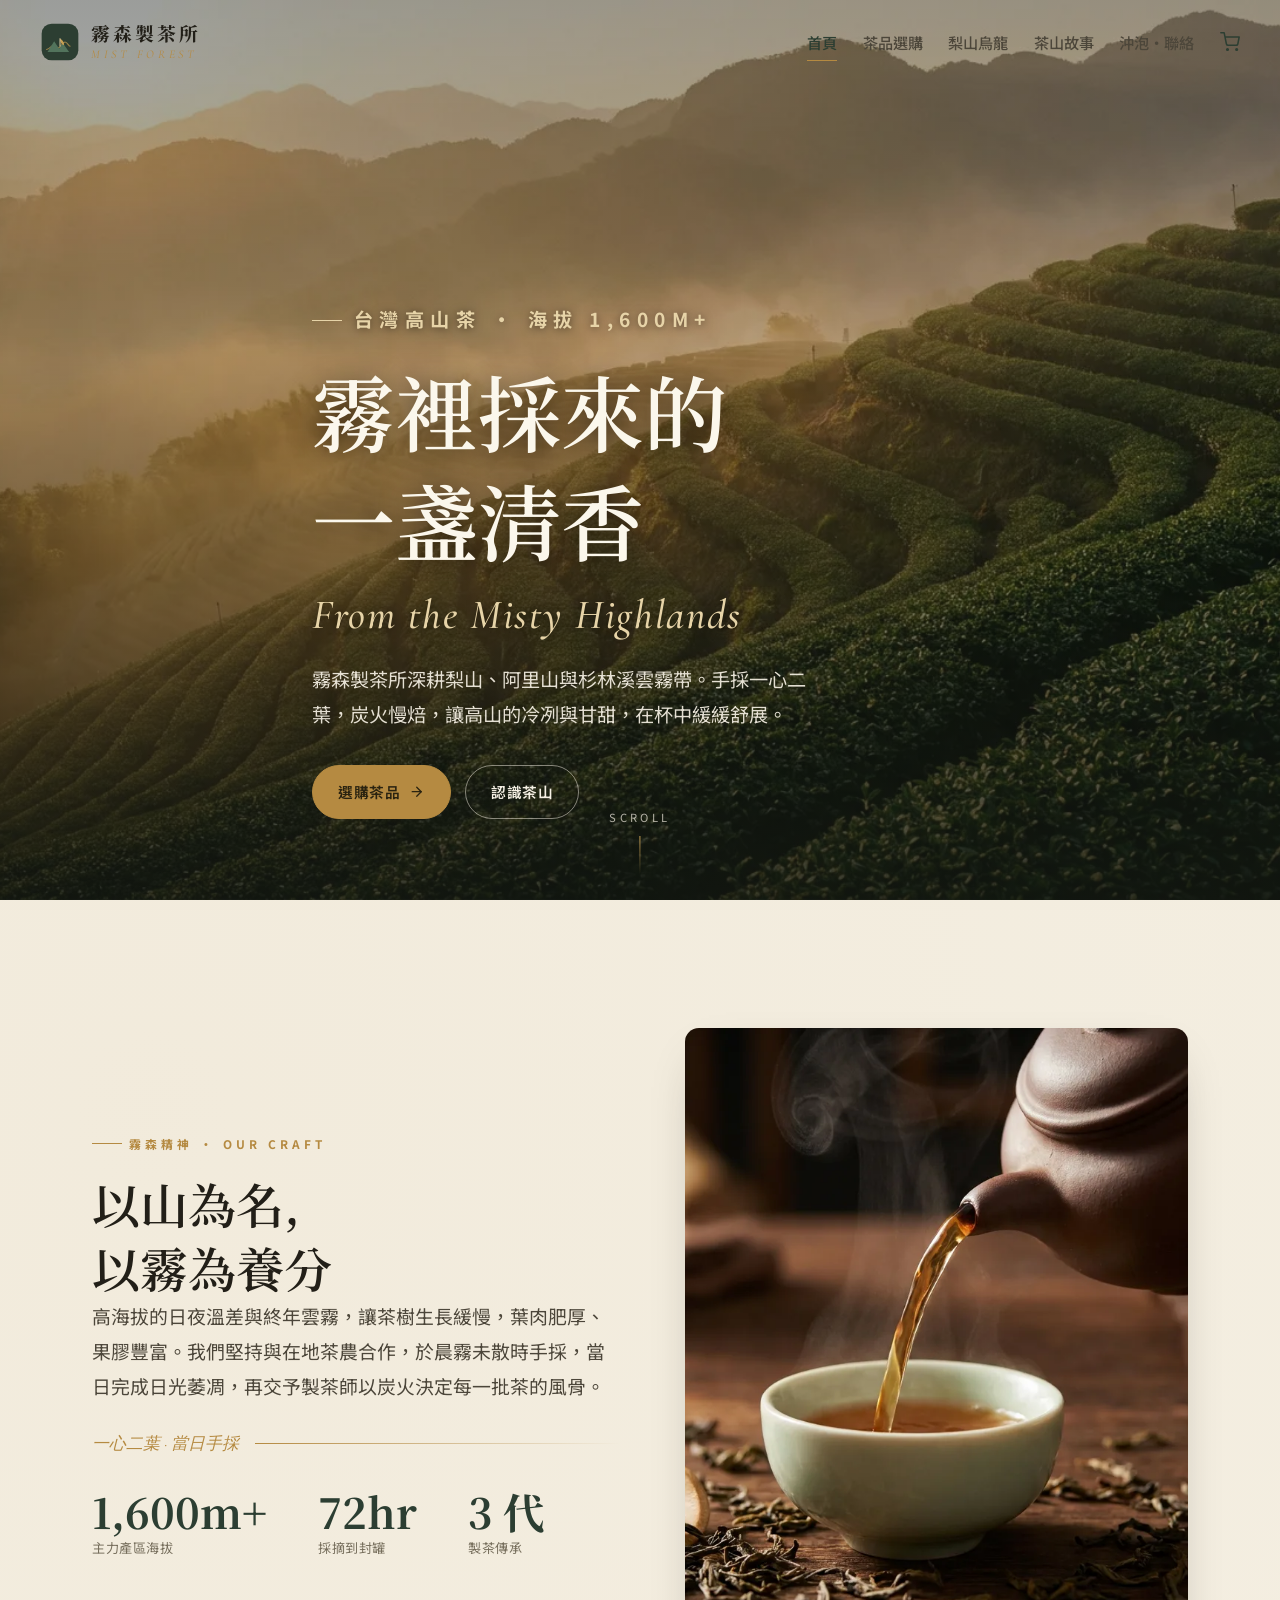
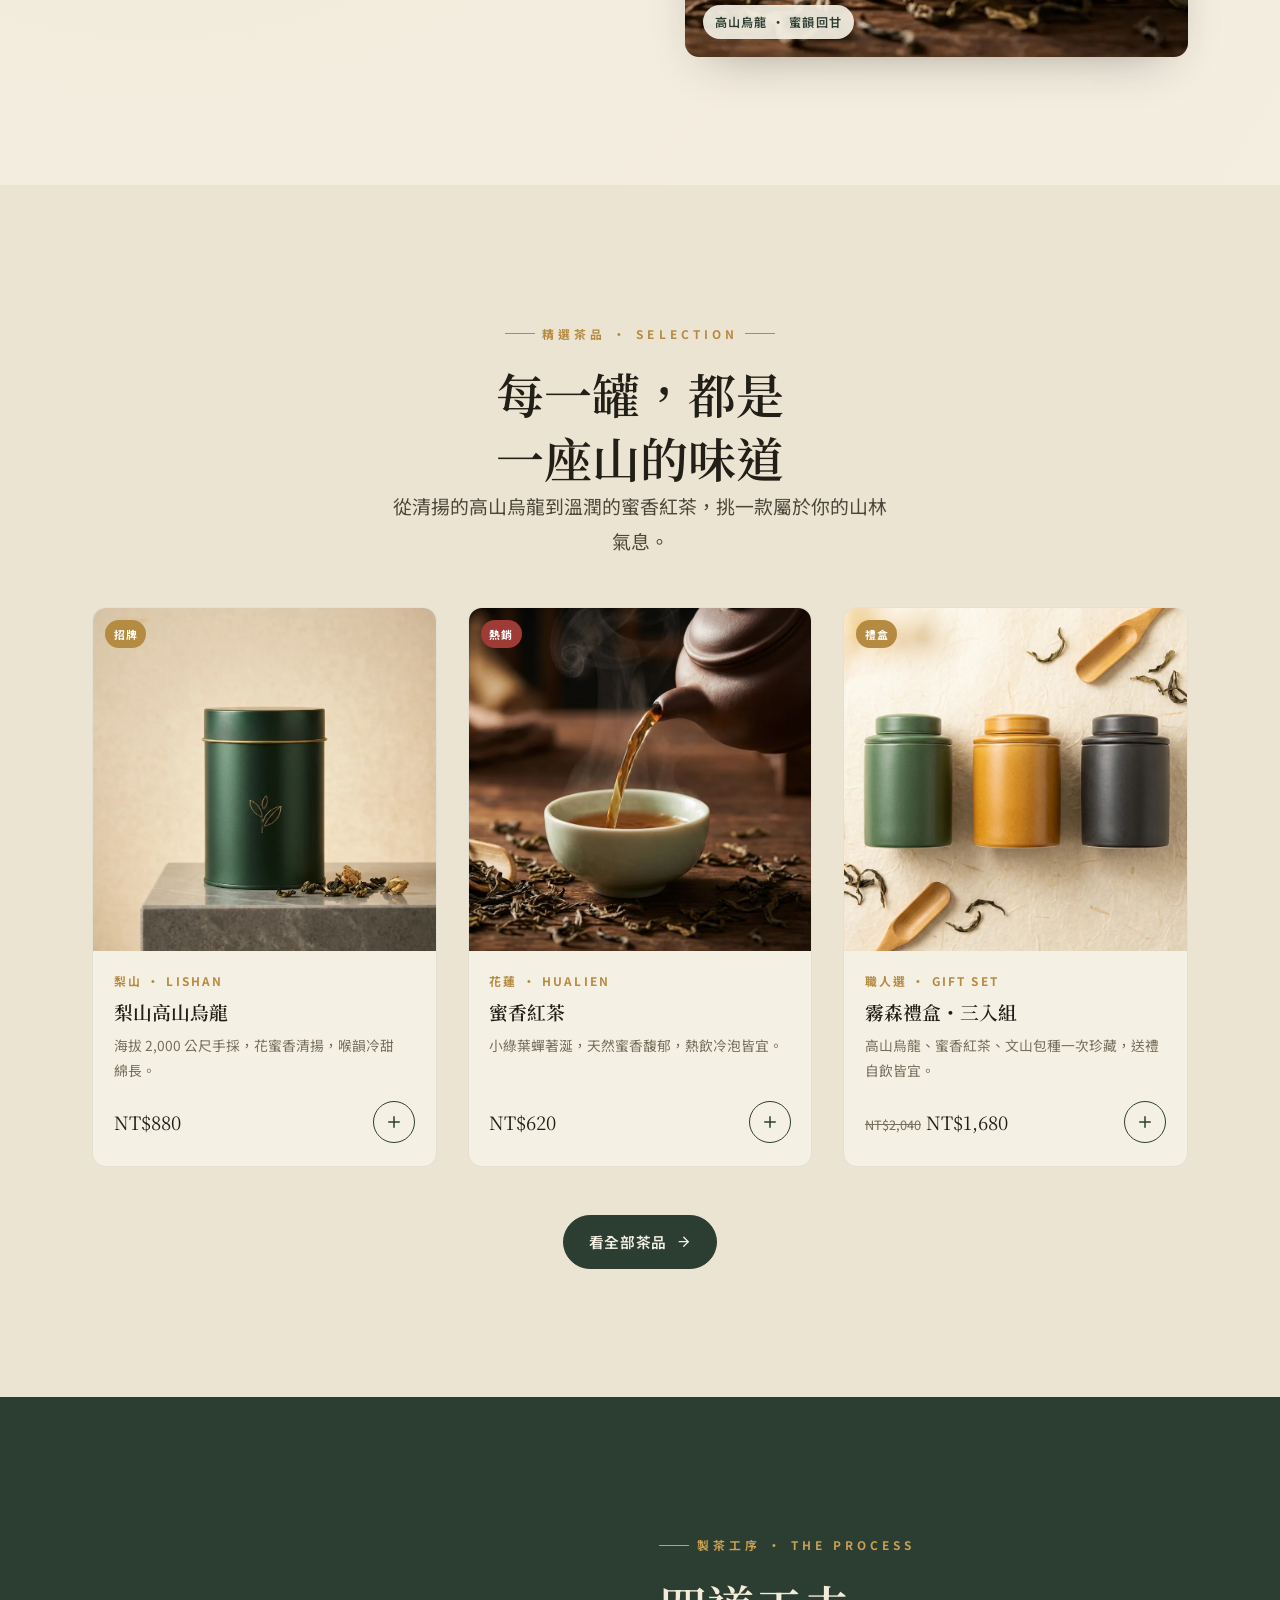
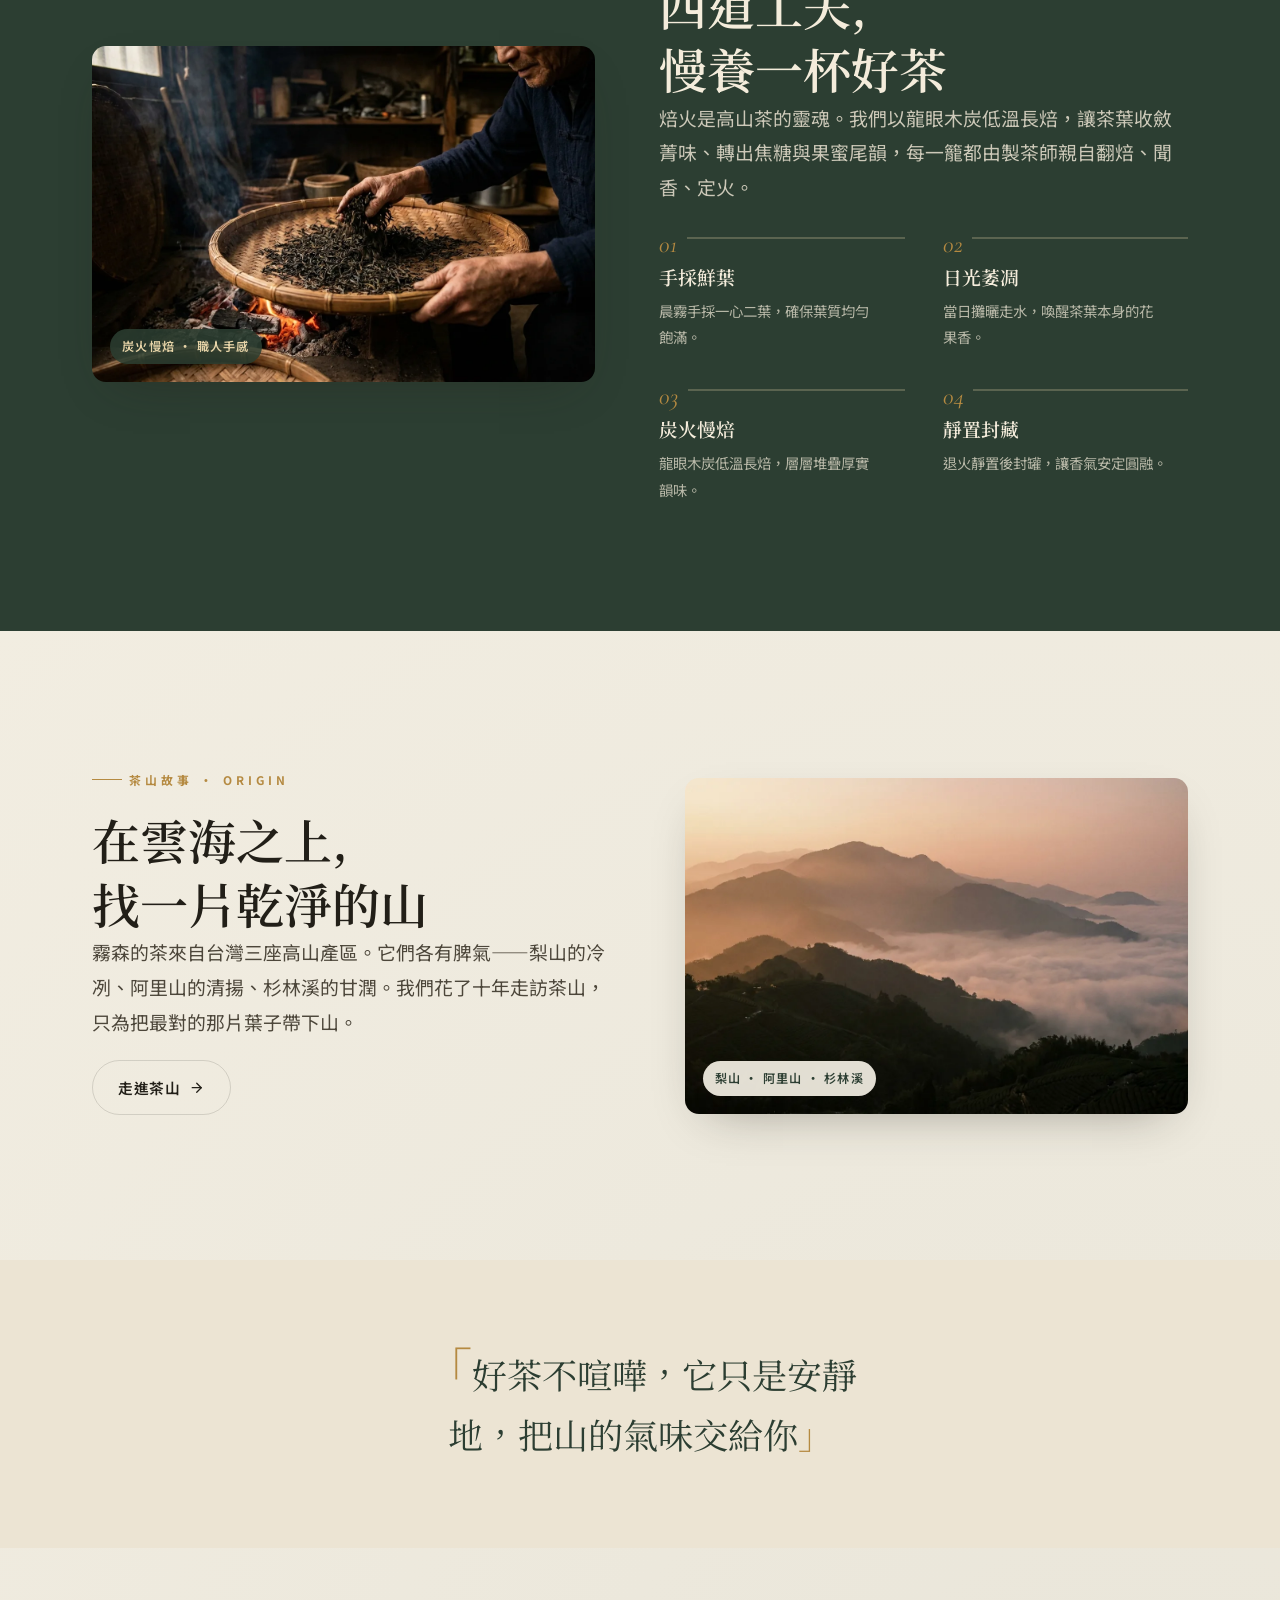
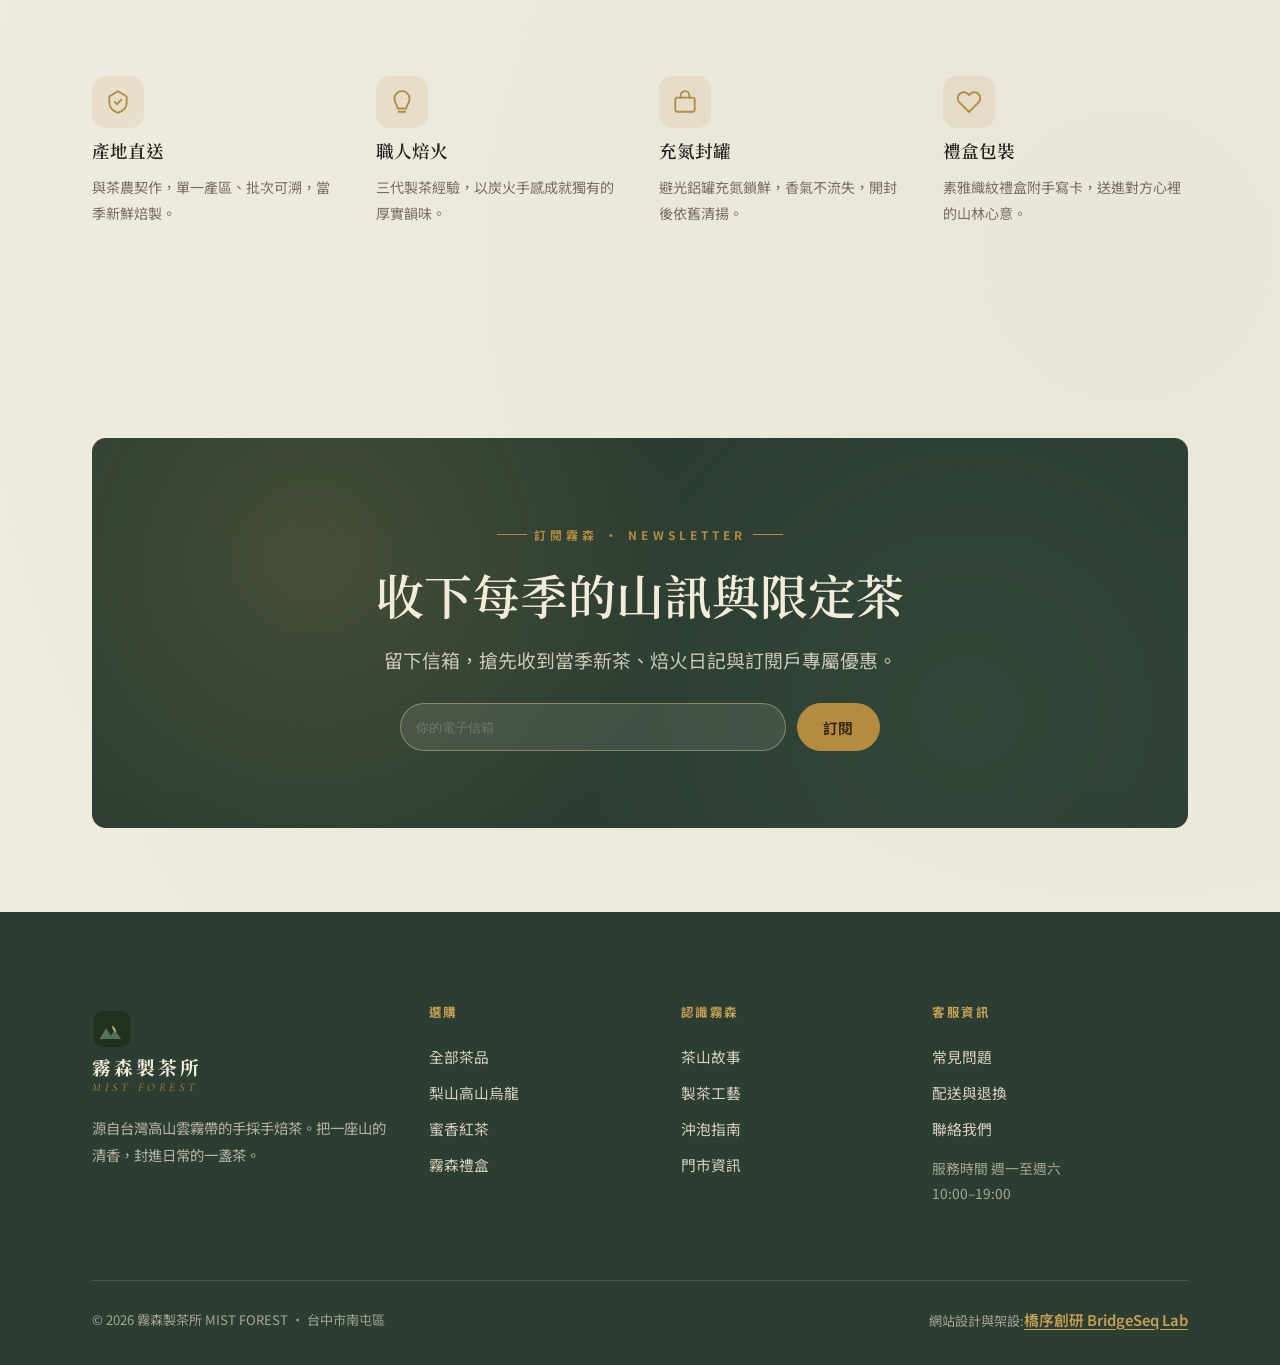
==== commit e192e599: "fix(ui): 修對比/排版/間距問題 - Hero 遮罩加深 + 文字陰影：金色/白色標題在亮霧背景上對比足夠 - 製程時間軸（深綠 bg-tea 背景）標題/說明改亮色，解決灰字對比不足 - L" ====
--- a/index.html
+++ b/index.html
@@ -4,15 +4,15 @@
 <meta charset="UTF-8">
 <meta name="viewport" content="width=device-width, initial-scale=1">
 <title>霧森製茶所｜台灣高山茶・梨山手焙烏龍與蜜香紅茶</title>
-<meta name="description" content="霧森製茶所是源自台灣中央山脈的高山茶品牌,專注梨山、阿里山、杉林溪產區的手採鮮葉與炭火慢焙工藝。嚴選海拔 1,600 公尺以上高山烏龍、蜜香紅茶與文山包種,將雲霧裡的清香送進日常茶席。">
-<meta name="keywords" content="高山茶,梨山烏龍,台灣茶,手焙茶,蜜香紅茶,文山包種,阿里山金萱,杉林溪烏龍,茶葉禮盒,霧森製茶所">
+<meta name="description" content="霧森製茶所是源自台灣中央山脈的高山茶品牌，專注梨山、阿里山、杉林溪產區的手採鮮葉與炭火慢焙工藝。嚴選海拔 1,600 公尺以上高山烏龍、蜜香紅茶與文山包種，將雲霧裡的清香送進日常茶席。">
+<meta name="keywords" content="高山茶，梨山烏龍，台灣茶，手焙茶，蜜香紅茶，文山包種，阿里山金萱，杉林溪烏龍，茶葉禮盒，霧森製茶所">
 <link rel="canonical" href="https://izzo24.github.io/wusen-tea/">
 <meta name="theme-color" content="#2C3E32">
 <meta property="og:type" content="website">
 <meta property="og:locale" content="zh_TW">
 <meta property="og:site_name" content="霧森製茶所 MIST FOREST">
 <meta property="og:title" content="霧森製茶所｜台灣高山茶・梨山手焙烏龍與蜜香紅茶">
-<meta property="og:description" content="源自台灣高山雲霧帶的手採手焙茶。嚴選梨山高山烏龍、蜜香紅茶與文山包種,將山林清香送進每日茶席。">
+<meta property="og:description" content="源自台灣高山雲霧帶的手採手焙茶。嚴選梨山高山烏龍、蜜香紅茶與文山包種，將山林清香送進每日茶席。">
 <meta property="og:url" content="https://izzo24.github.io/wusen-tea/">
 <meta property="og:image" content="https://izzo24.github.io/wusen-tea/assets/hero.webp">
 <meta name="twitter:card" content="summary_large_image">
@@ -71,11 +71,11 @@
 <main>
 <!-- HERO -->
 <section class="hero">
-  <div class="bg"><img src="assets/hero.webp" alt="台灣高山茶園於清晨雲霧中,層層茶壟順著山勢起伏" fetchpriority="high" width="1600" height="900"></div>
+  <div class="bg"><img src="assets/hero.webp" alt="台灣高山茶園於清晨雲霧中，層層茶壟順著山勢起伏" fetchpriority="high" width="1600" height="900"></div>
   <div class="wrap inner">
     <p class="eyebrow">台灣高山茶 · 海拔 1,600M+</p>
     <h1>霧裡採來的<br>一盞清香<span class="cormo">From the Misty Highlands</span></h1>
-    <p>霧森製茶所深耕梨山、阿里山與杉林溪雲霧帶。手採一心二葉,炭火慢焙,讓高山的冷冽與甘甜,在杯中緩緩舒展。</p>
+    <p>霧森製茶所深耕梨山、阿里山與杉林溪雲霧帶。手採一心二葉，炭火慢焙，讓高山的冷冽與甘甜，在杯中緩緩舒展。</p>
     <div class="cta">
       <a href="shop.html" class="btn btn-gold">選購茶品
         <svg viewBox="0 0 24 24" fill="none" stroke="currentColor" stroke-width="2" stroke-linecap="round" stroke-linejoin="round"><line x1="5" y1="12" x2="19" y2="12"/><polyline points="12 5 19 12 12 19"/></svg>
@@ -92,7 +92,7 @@
     <div data-reveal>
       <p class="eyebrow">霧森精神 · Our Craft</p>
       <h2 class="h-lg">以山為名,<br>以霧為養分</h2>
-      <p class="lede">高海拔的日夜溫差與終年雲霧,讓茶樹生長緩慢,葉肉肥厚、果膠豐富。我們堅持與在地茶農合作,於晨霧未散時手採,當日完成日光萎凋,再交予製茶師以炭火決定每一批茶的風骨。</p>
+      <p class="lede">高海拔的日夜溫差與終年雲霧，讓茶樹生長緩慢，葉肉肥厚、果膠豐富。我們堅持與在地茶農合作，於晨霧未散時手採，當日完成日光萎凋，再交予製茶師以炭火決定每一批茶的風骨。</p>
       <div class="deco-line">一心二葉 · 當日手採</div>
       <div class="stats">
         <div class="st"><b>1,600m+</b><span>主力產區海拔</span></div>
@@ -101,7 +101,7 @@
       </div>
     </div>
     <div class="media-frame" data-reveal>
-      <img src="assets/pour.webp" alt="金黃高山烏龍茶湯自陶壺注入青瓷杯,蒸氣裊裊">
+      <img src="assets/pour.webp" alt="金黃高山烏龍茶湯自陶壺注入青瓷杯，蒸氣裊裊">
       <span class="tag">高山烏龍 · 蜜韻回甘</span>
     </div>
   </div>
@@ -112,16 +112,16 @@
   <div class="wrap">
     <div class="center" style="max-width:60ch;margin:0 auto 3rem" data-reveal>
       <p class="eyebrow cen">精選茶品 · Selection</p>
-      <h2 class="h-lg">每一罐,都是一座山的味道</h2>
-      <p class="lede">從清揚的高山烏龍到溫潤的蜜香紅茶,挑一款屬於你的山林氣息。</p>
+      <h2 class="h-lg">每一罐，都是一座山的味道</h2>
+      <p class="lede">從清揚的高山烏龍到溫潤的蜜香紅茶，挑一款屬於你的山林氣息。</p>
     </div>
     <div class="grid-prod">
       <a class="card" href="product.html" data-reveal>
-        <div class="ph"><span class="badge gold">招牌</span><img src="assets/oolong.webp" alt="梨山高山烏龍茶罐,墨綠霧面金邊"></div>
+        <div class="ph"><span class="badge gold">招牌</span><img src="assets/oolong.webp" alt="梨山高山烏龍茶罐，墨綠霧面金邊"></div>
         <div class="body">
           <span class="origin">梨山 · Lishan</span>
           <h3>梨山高山烏龍</h3>
-          <p class="desc">海拔 2,000 公尺手採,花蜜香清揚,喉韻冷甜綿長。</p>
+          <p class="desc">海拔 2,000 公尺手採，花蜜香清揚，喉韻冷甜綿長。</p>
           <div class="foot"><span class="price">NT$880</span>
             <button class="icon-btn" data-add aria-label="加入購物車"><svg viewBox="0 0 24 24" fill="none" stroke="currentColor" stroke-width="2" stroke-linecap="round" stroke-linejoin="round"><line x1="12" y1="5" x2="12" y2="19"/><line x1="5" y1="12" x2="19" y2="12"/></svg></button>
           </div>
@@ -132,7 +132,7 @@
         <div class="body">
           <span class="origin">花蓮 · Hualien</span>
           <h3>蜜香紅茶</h3>
-          <p class="desc">小綠葉蟬著涎,天然蜜香馥郁,熱飲冷泡皆宜。</p>
+          <p class="desc">小綠葉蟬著涎，天然蜜香馥郁，熱飲冷泡皆宜。</p>
           <div class="foot"><span class="price">NT$620</span>
             <button class="icon-btn" data-add aria-label="加入購物車"><svg viewBox="0 0 24 24" fill="none" stroke="currentColor" stroke-width="2" stroke-linecap="round" stroke-linejoin="round"><line x1="12" y1="5" x2="12" y2="19"/><line x1="5" y1="12" x2="19" y2="12"/></svg></button>
           </div>
@@ -143,7 +143,7 @@
         <div class="body">
           <span class="origin">職人選 · Gift Set</span>
           <h3>霧森禮盒・三入組</h3>
-          <p class="desc">高山烏龍、蜜香紅茶、文山包種一次珍藏,送禮自飲皆宜。</p>
+          <p class="desc">高山烏龍、蜜香紅茶、文山包種一次珍藏，送禮自飲皆宜。</p>
           <div class="foot"><span class="price"><s>NT$2,040</s>NT$1,680</span>
             <button class="icon-btn" data-add aria-label="加入購物車"><svg viewBox="0 0 24 24" fill="none" stroke="currentColor" stroke-width="2" stroke-linecap="round" stroke-linejoin="round"><line x1="12" y1="5" x2="12" y2="19"/><line x1="5" y1="12" x2="19" y2="12"/></svg></button>
           </div>
@@ -162,18 +162,18 @@
 <section class="sec bg-tea">
   <div class="wrap split rev">
     <div class="media-frame wide" data-reveal>
-      <img src="assets/roast.webp" alt="製茶師雙手於竹焙籠上以炭火慢焙茶葉,暖橘火光">
+      <img src="assets/roast.webp" alt="製茶師雙手於竹焙籠上以炭火慢焙茶葉，暖橘火光">
       <span class="tag" style="background:rgba(44,62,50,.86);color:#E7D4A8">炭火慢焙 · 職人手感</span>
     </div>
     <div data-reveal>
       <p class="eyebrow">製茶工序 · The Process</p>
       <h2 class="h-lg">四道工夫,<br>慢養一杯好茶</h2>
-      <p class="lede">焙火是高山茶的靈魂。我們以龍眼木炭低溫長焙,讓茶葉收斂菁味、轉出焦糖與果蜜尾韻,每一籠都由製茶師親自翻焙、聞香、定火。</p>
+      <p class="lede">焙火是高山茶的靈魂。我們以龍眼木炭低溫長焙，讓茶葉收斂菁味、轉出焦糖與果蜜尾韻，每一籠都由製茶師親自翻焙、聞香、定火。</p>
       <div class="steps" style="margin-top:2rem">
-        <div class="step"><h3>手採鮮葉</h3><p>晨霧手採一心二葉,確保葉質均勻飽滿。</p></div>
-        <div class="step"><h3>日光萎凋</h3><p>當日攤曬走水,喚醒茶葉本身的花果香。</p></div>
-        <div class="step"><h3>炭火慢焙</h3><p>龍眼木炭低溫長焙,層層堆疊厚實韻味。</p></div>
-        <div class="step"><h3>靜置封藏</h3><p>退火靜置後封罐,讓香氣安定圓融。</p></div>
+        <div class="step"><h3>手採鮮葉</h3><p>晨霧手採一心二葉，確保葉質均勻飽滿。</p></div>
+        <div class="step"><h3>日光萎凋</h3><p>當日攤曬走水，喚醒茶葉本身的花果香。</p></div>
+        <div class="step"><h3>炭火慢焙</h3><p>龍眼木炭低溫長焙，層層堆疊厚實韻味。</p></div>
+        <div class="step"><h3>靜置封藏</h3><p>退火靜置後封罐，讓香氣安定圓融。</p></div>
       </div>
     </div>
   </div>
@@ -185,12 +185,12 @@
     <div data-reveal>
       <p class="eyebrow">茶山故事 · Origin</p>
       <h2 class="h-lg">在雲海之上,<br>找一片乾淨的山</h2>
-      <p class="lede">霧森的茶來自台灣三座高山產區。它們各有脾氣——梨山的冷冽、阿里山的清揚、杉林溪的甘潤。我們花了十年走訪茶山,只為把最對的那片葉子帶下山。</p>
+      <p class="lede">霧森的茶來自台灣三座高山產區。它們各有脾氣——梨山的冷冽、阿里山的清揚、杉林溪的甘潤。我們花了十年走訪茶山，只為把最對的那片葉子帶下山。</p>
       <p><a href="story.html" class="btn btn-ghost">走進茶山
         <svg viewBox="0 0 24 24" fill="none" stroke="currentColor" stroke-width="2" stroke-linecap="round" stroke-linejoin="round"><line x1="5" y1="12" x2="19" y2="12"/><polyline points="12 5 19 12 12 19"/></svg></a></p>
     </div>
     <div class="media-frame wide" data-reveal>
-      <img src="assets/ridge.webp" alt="黃昏時分層疊的高山稜線與雲海,暖琥珀色天空">
+      <img src="assets/ridge.webp" alt="黃昏時分層疊的高山稜線與雲海，暖琥珀色天空">
       <span class="tag">梨山 · 阿里山 · 杉林溪</span>
     </div>
   </div>
@@ -199,7 +199,7 @@
 <!-- PULL QUOTE -->
 <section class="sec-sm bg-paper2">
   <div class="wrap center">
-    <p class="pull" data-reveal>好茶不喧嘩,它只是安靜地,把山的氣味交給你</p>
+    <p class="pull" data-reveal>好茶不喧嘩，它只是安靜地，把山的氣味交給你</p>
   </div>
 </section>
 
@@ -209,19 +209,19 @@
     <div class="feat-grid">
       <div class="feat" data-reveal>
         <div class="ico"><svg viewBox="0 0 24 24" fill="none" stroke="currentColor" stroke-width="1.7" stroke-linecap="round" stroke-linejoin="round"><path d="M12 2L4 7v6c0 5 3.5 7.5 8 9 4.5-1.5 8-4 8-9V7z"/><polyline points="9 12 11 14 15 10"/></svg></div>
-        <h3>產地直送</h3><p>與茶農契作,單一產區、批次可溯,當季新鮮焙製。</p>
+        <h3>產地直送</h3><p>與茶農契作，單一產區、批次可溯，當季新鮮焙製。</p>
       </div>
       <div class="feat" data-reveal>
         <div class="ico"><svg viewBox="0 0 24 24" fill="none" stroke="currentColor" stroke-width="1.7" stroke-linecap="round" stroke-linejoin="round"><path d="M12 2a7 7 0 0 1 7 7c0 4-3 6-3 9H8c0-3-3-5-3-9a7 7 0 0 1 7-7z"/><line x1="9" y1="21" x2="15" y2="21"/></svg></div>
-        <h3>職人焙火</h3><p>三代製茶經驗,以炭火手感成就獨有的厚實韻味。</p>
+        <h3>職人焙火</h3><p>三代製茶經驗，以炭火手感成就獨有的厚實韻味。</p>
       </div>
       <div class="feat" data-reveal>
         <div class="ico"><svg viewBox="0 0 24 24" fill="none" stroke="currentColor" stroke-width="1.7" stroke-linecap="round" stroke-linejoin="round"><rect x="3" y="8" width="18" height="13" rx="2"/><path d="M8 8V6a4 4 0 0 1 8 0v2"/></svg></div>
-        <h3>充氮封罐</h3><p>避光鋁罐充氮鎖鮮,香氣不流失,開封後依舊清揚。</p>
+        <h3>充氮封罐</h3><p>避光鋁罐充氮鎖鮮，香氣不流失，開封後依舊清揚。</p>
       </div>
       <div class="feat" data-reveal>
         <div class="ico"><svg viewBox="0 0 24 24" fill="none" stroke="currentColor" stroke-width="1.7" stroke-linecap="round" stroke-linejoin="round"><path d="M20.84 4.6a5.5 5.5 0 0 0-7.78 0L12 5.67l-1.06-1.07a5.5 5.5 0 1 0-7.78 7.78L12 21.23l8.84-8.85a5.5 5.5 0 0 0 0-7.78z"/></svg></div>
-        <h3>禮盒包裝</h3><p>素雅織紋禮盒附手寫卡,送進對方心裡的山林心意。</p>
+        <h3>禮盒包裝</h3><p>素雅織紋禮盒附手寫卡，送進對方心裡的山林心意。</p>
       </div>
     </div>
   </div>
@@ -233,7 +233,7 @@
     <div class="cta-band" data-reveal>
       <p class="eyebrow cen">訂閱霧森 · Newsletter</p>
       <h2 class="h-lg" style="color:#F4ECDB">收下每季的山訊與限定茶</h2>
-      <p class="lede" style="color:rgba(239,231,213,.82);margin:1rem auto 1.6rem">留下信箱,搶先收到當季新茶、焙火日記與訂閱戶專屬優惠。</p>
+      <p class="lede" style="color:rgba(239,231,213,.82);margin:1rem auto 1.6rem">留下信箱，搶先收到當季新茶、焙火日記與訂閱戶專屬優惠。</p>
       <form data-contact style="display:flex;gap:.7rem;max-width:480px;margin:0 auto;flex-wrap:wrap;justify-content:center">
         <input type="email" required placeholder="你的電子信箱" aria-label="電子信箱" style="flex:1;min-width:220px;padding:.85em 1.1em;border-radius:999px;border:1.5px solid rgba(231,212,168,.4);background:rgba(245,240,228,.1);color:#F4ECDB">
         <button class="btn btn-gold" type="submit">訂閱</button>
@@ -252,7 +252,7 @@
           <svg class="logo" viewBox="0 0 48 48" aria-hidden="true" xmlns="http://www.w3.org/2000/svg"><rect x="2" y="2" width="44" height="44" rx="12" fill="#22301f"/><path d="M9 36l8-13 6 9 4-7 8 11z" fill="#52735C"/><path d="M24 20c3 1 5 4 5 8-3-1-5-4-5-8z" fill="#C7A053"/></svg>
           <span class="wm"><b style="color:#F4ECDB">霧森製茶所</b><span>Mist Forest</span></span>
         </a>
-        <p>源自台灣高山雲霧帶的手採手焙茶。把一座山的清香,封進日常的一盞茶。</p>
+        <p>源自台灣高山雲霧帶的手採手焙茶。把一座山的清香，封進日常的一盞茶。</p>
       </div>
       <div><h4>選購</h4>
         <a href="shop.html">全部茶品</a><a href="product.html">梨山高山烏龍</a><a href="shop.html">蜜香紅茶</a><a href="shop.html">霧森禮盒</a>
--- a/assets/style.css
+++ b/assets/style.css
@@ -25,8 +25,8 @@
 }
 img{max-width:100%; height:auto; display:block}
 a{color:inherit; text-decoration:none}
-h1,h2,h3,h4{font-family:var(--serif); font-weight:600; line-height:1.32; text-wrap:balance; margin:0}
-p{text-wrap:pretty; margin:0 0 1.1em}
+h1,h2,h3,h4{font-family:var(--serif); font-weight:600; line-height:1.32; text-wrap:balance; line-break:strict; margin:0}
+p{text-wrap:pretty; line-break:strict; margin:0 0 1.1em}
 .wrap{width:100%; max-width:var(--maxw); margin:0 auto; padding:0 clamp(20px,5vw,52px)}
 .nowrap{white-space:nowrap}
 section{position:relative}
@@ -74,9 +74,9 @@
 .site-head.scrolled::after{opacity:1; border-bottom-color:var(--line)}
 .brand{display:flex; align-items:center; gap:.7rem; z-index:2}
 .brand .logo{width:40px; height:40px; flex:none}
-.brand .wm{display:flex; flex-direction:column; line-height:1}
-.brand .wm b{font-family:var(--serif); font-size:1.18rem; letter-spacing:.12em; color:var(--ink)}
-.brand .wm span{font-family:var(--cormorant); font-style:italic; font-size:.74rem; letter-spacing:.28em; color:var(--gold); text-transform:uppercase}
+.brand .wm{display:flex; flex-direction:column; line-height:1.18; gap:.18em}
+.brand .wm b{font-family:var(--serif); font-size:1.18rem; letter-spacing:.16em; color:var(--ink)}
+.brand .wm span{font-family:var(--cormorant); font-style:italic; font-size:.74rem; letter-spacing:.3em; color:var(--gold); text-transform:uppercase}
 .nav{display:flex; align-items:center; gap:clamp(1.1rem,2vw,2.1rem)}
 .nav a{font-size:.95rem; font-weight:500; color:var(--ink-soft); position:relative; padding:.2em 0}
 .nav a::after{content:""; position:absolute; left:0; bottom:-2px; width:0; height:1.5px; background:var(--gold); transition:.3s}
@@ -106,13 +106,14 @@
 .hero{position:relative; min-height:100svh; display:flex; align-items:flex-end; overflow:hidden}
 .hero .bg{position:absolute; inset:0}
 .hero .bg img{width:100%; height:100%; object-fit:cover}
+/* 遮罩加深，尤其底部文字區，確保金色/白色 hero 文字在亮霧背景上對比足夠 */
 .hero .bg::after{content:""; position:absolute; inset:0;
-  background:linear-gradient(180deg,rgba(20,24,18,.32) 0%,rgba(20,24,18,.12) 38%,rgba(20,24,18,.66) 100%)}
+  background:linear-gradient(180deg,rgba(20,24,18,.42) 0%,rgba(20,24,18,.28) 40%,rgba(20,24,18,.82) 100%)}
 .hero .inner{position:relative; z-index:2; padding-bottom:clamp(56px,9vh,120px); padding-top:140px; color:#F5F0E4; max-width:760px}
-.hero .eyebrow{color:var(--gold-2)}
-.hero .eyebrow::before{background:var(--gold-2)}
-.hero h1{color:#F8F3E7; font-size:clamp(2.6rem,7vw,5.2rem); text-shadow:0 2px 30px rgba(0,0,0,.3)}
-.hero h1 .cormo{color:var(--gold-soft); display:block; font-size:.5em; margin-top:.3em; letter-spacing:.04em}
+.hero .eyebrow{color:var(--gold-soft); text-shadow:0 1px 8px rgba(0,0,0,.5)}
+.hero .eyebrow::before{background:var(--gold-soft)}
+.hero h1{color:#FBF7EC; font-size:clamp(2.6rem,7vw,5.2rem); text-shadow:0 2px 24px rgba(0,0,0,.55)}
+.hero h1 .cormo{color:var(--gold-soft); display:block; font-size:.5em; margin-top:.3em; letter-spacing:.04em; text-shadow:0 1px 10px rgba(0,0,0,.5)}
 .hero p{color:rgba(245,240,228,.92); font-size:clamp(1rem,1.6vw,1.2rem); max-width:48ch; margin-top:1.2rem}
 .hero .cta{display:flex; gap:.9rem; flex-wrap:wrap; margin-top:2rem}
 .hero .scroll-hint{position:absolute; bottom:26px; left:50%; transform:translateX(-50%); z-index:2;
@@ -258,6 +259,12 @@
 .tl-item .yr{font-family:var(--cormorant); font-style:italic; color:var(--gold); font-size:1.15rem}
 .tl-item h3{font-size:1.2rem; margin:.2rem 0 .5rem}
 .tl-item p{font-size:.92rem; color:var(--ink-soft); margin:0}
+/* 深綠（bg-tea）背景上的時間軸：標題/說明改亮色、金點改亮金，確保對比足夠 */
+.bg-tea .tl-item .yr{color:var(--gold-soft)}
+.bg-tea .tl-item h3{color:#F4ECDB}
+.bg-tea .tl-item p{color:rgba(239,231,213,.78)}
+.bg-tea .tl-item::before{background:var(--tea); border-color:var(--gold-soft)}
+.bg-tea .tl::before{background:linear-gradient(var(--gold-soft),rgba(231,212,168,.2))}
 
 /* quote */
 .pull{font-family:var(--serif); font-size:clamp(1.4rem,3vw,2.2rem); line-height:1.7; color:var(--tea); text-align:center; max-width:24ch; margin:0 auto; position:relative}
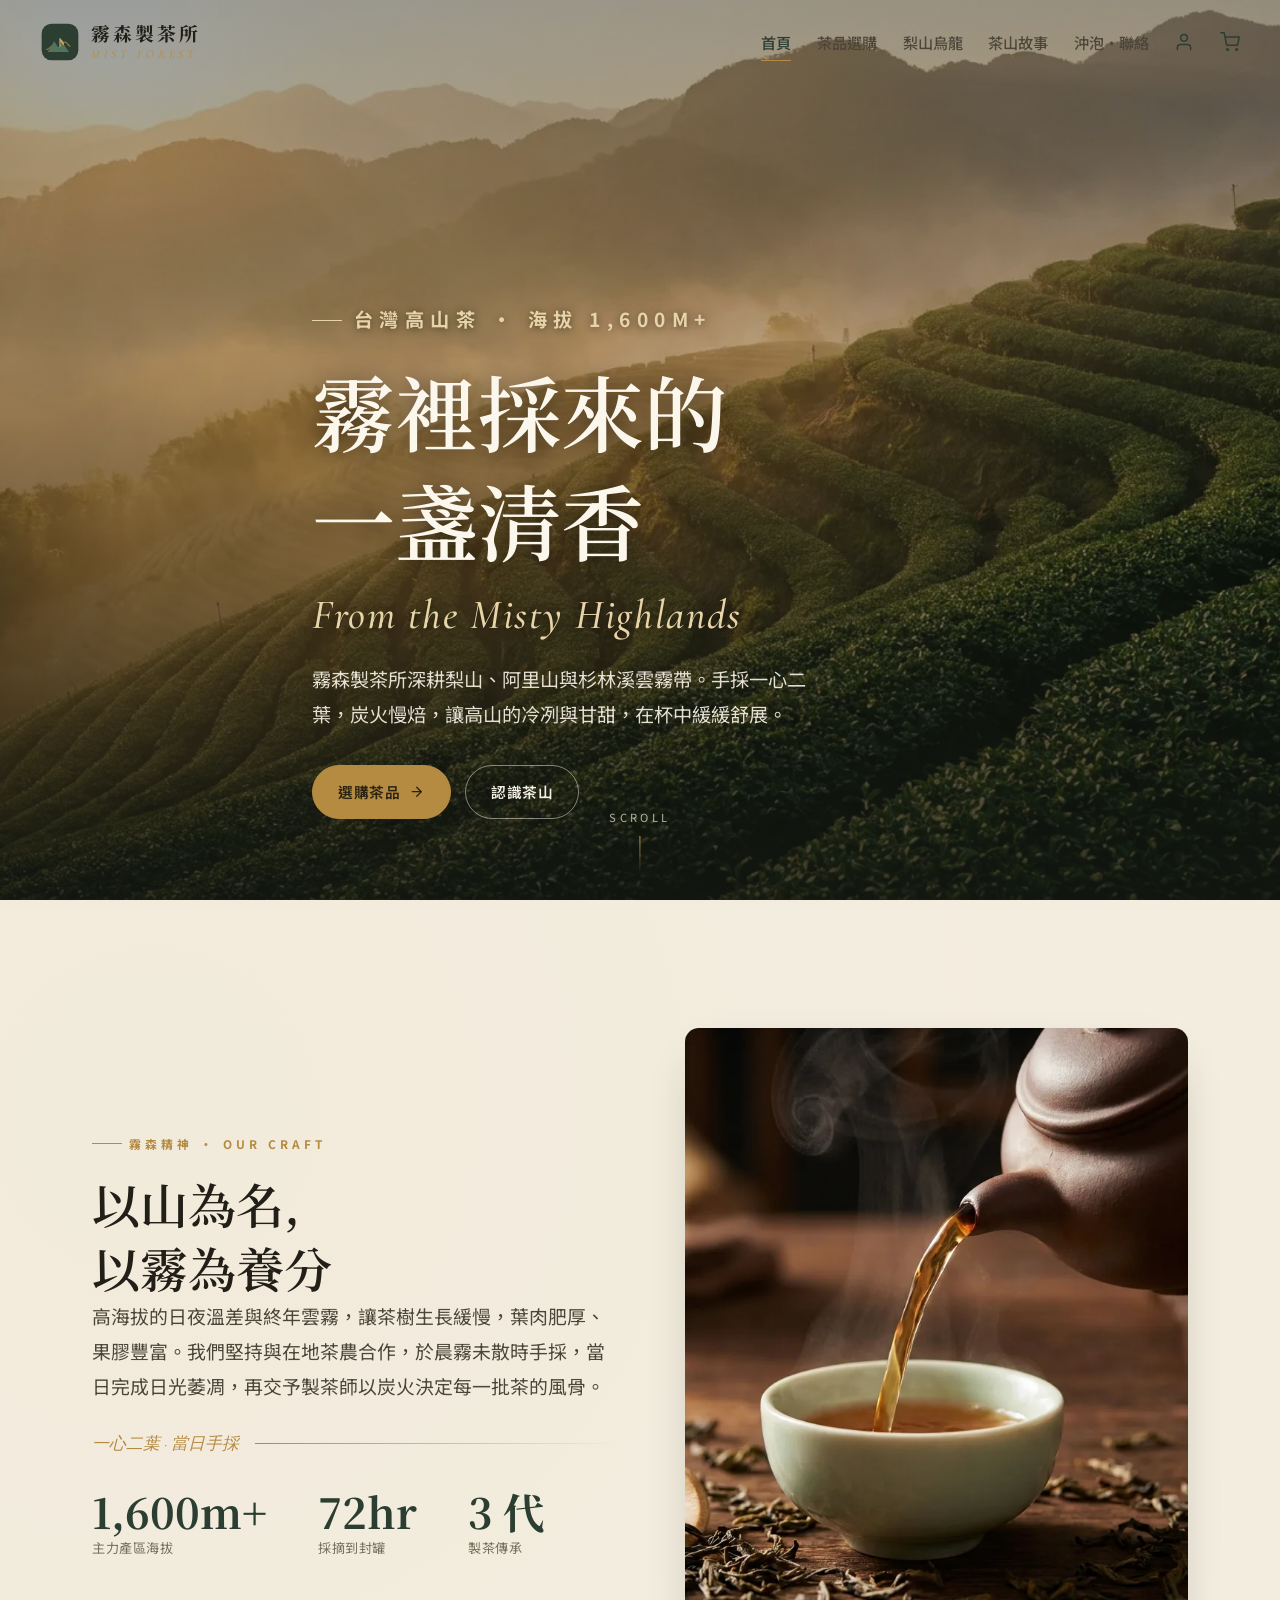
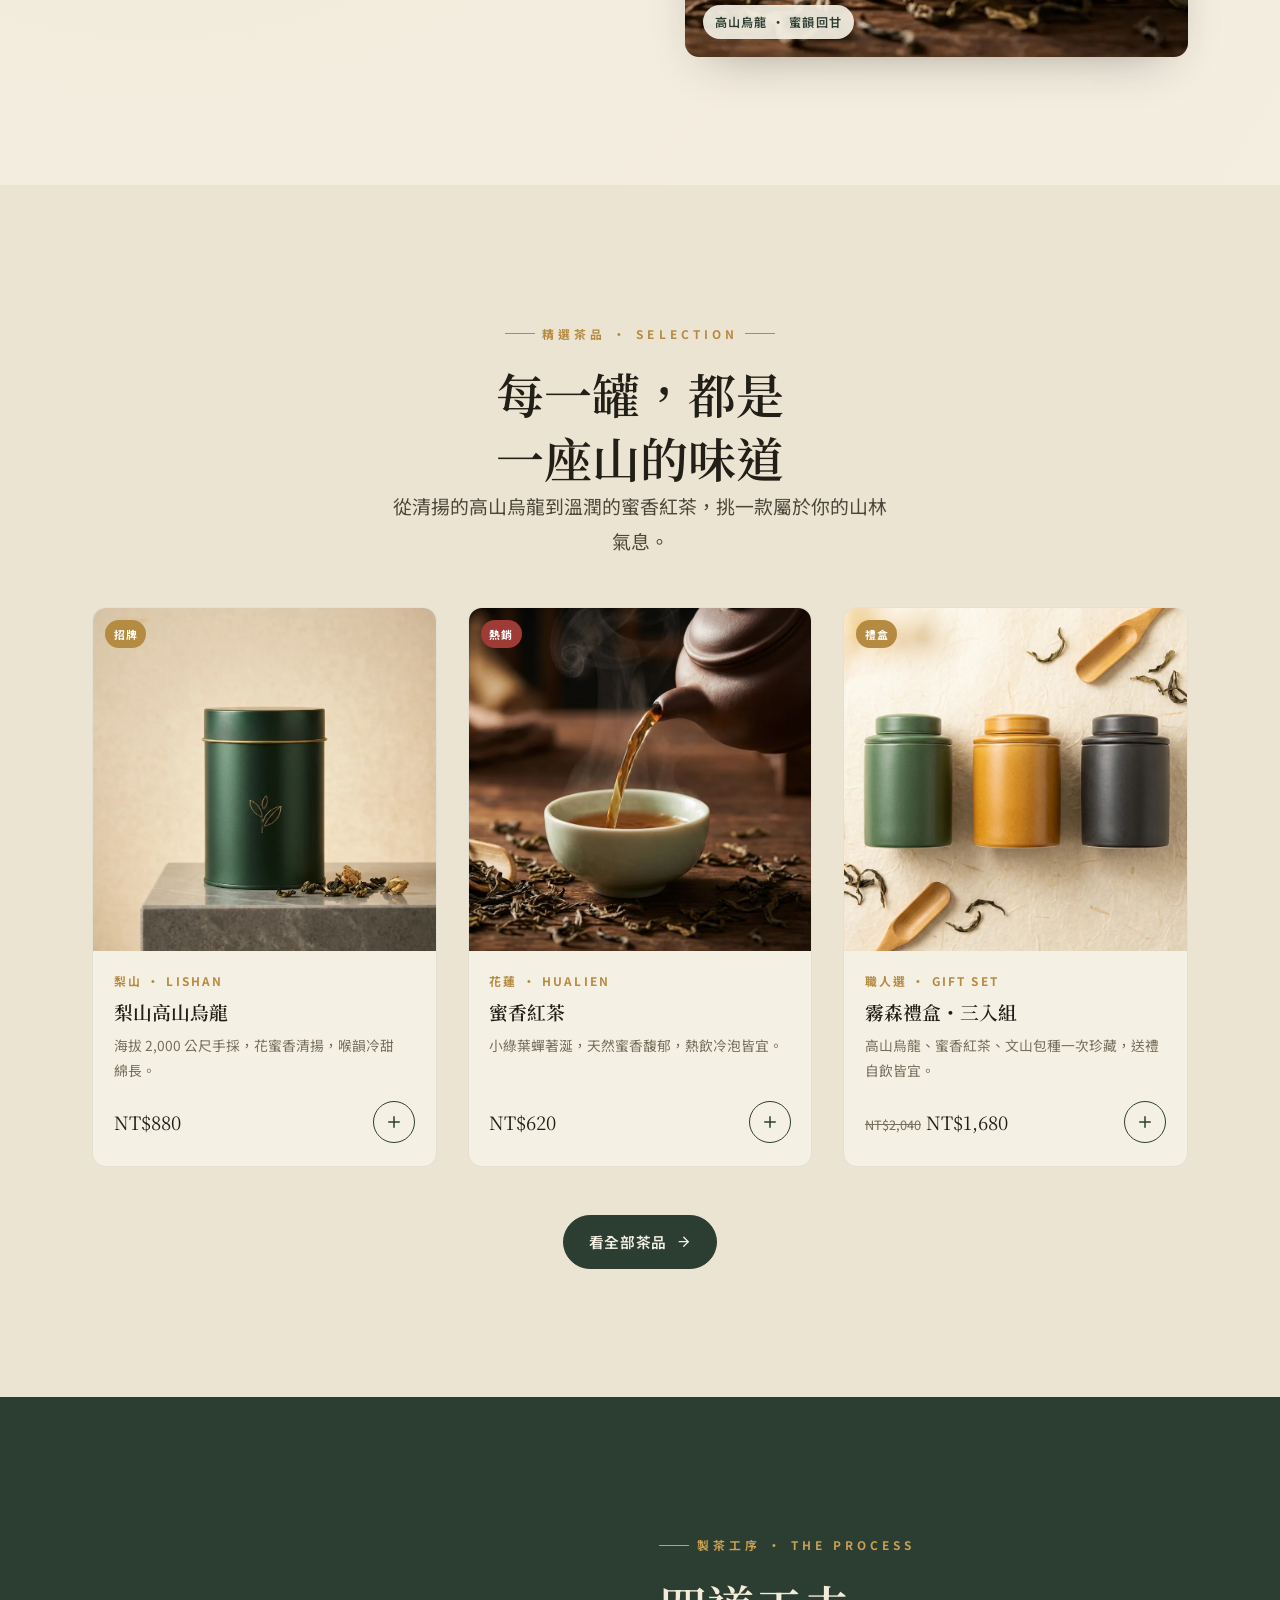
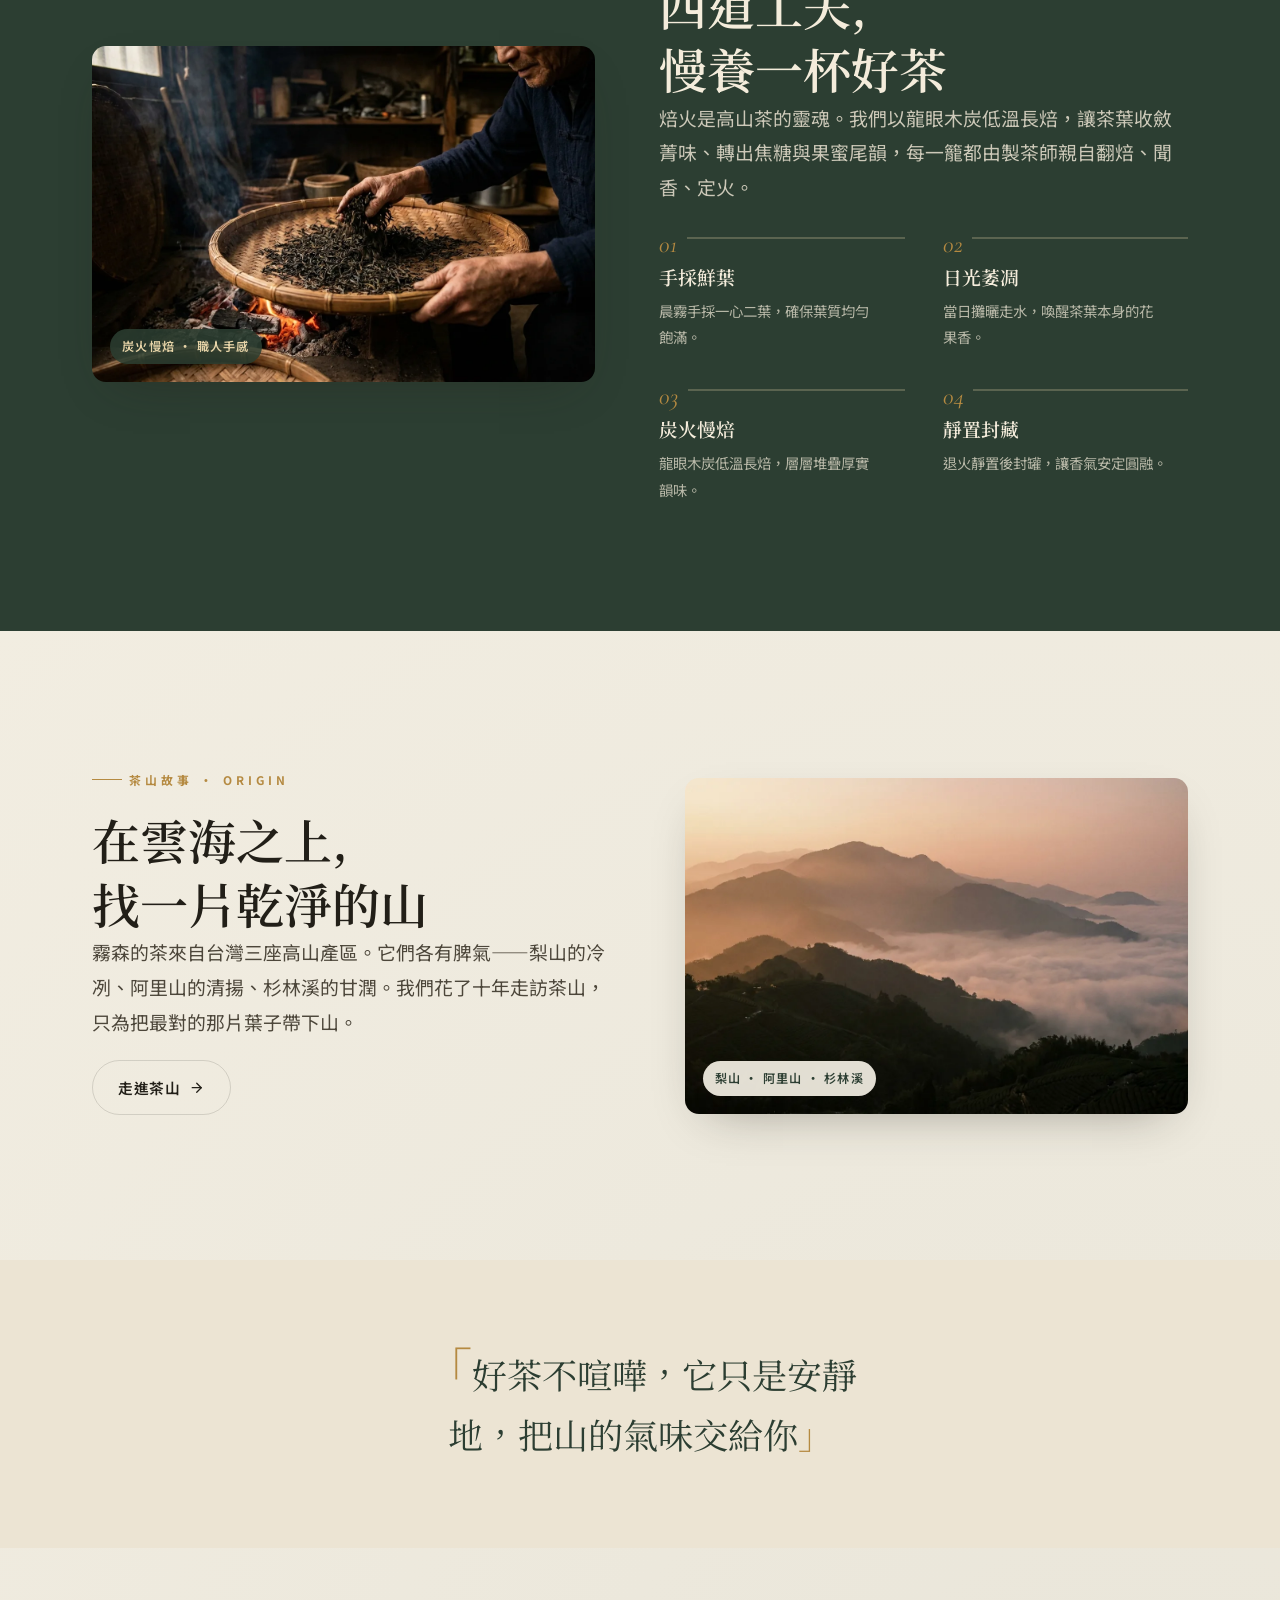
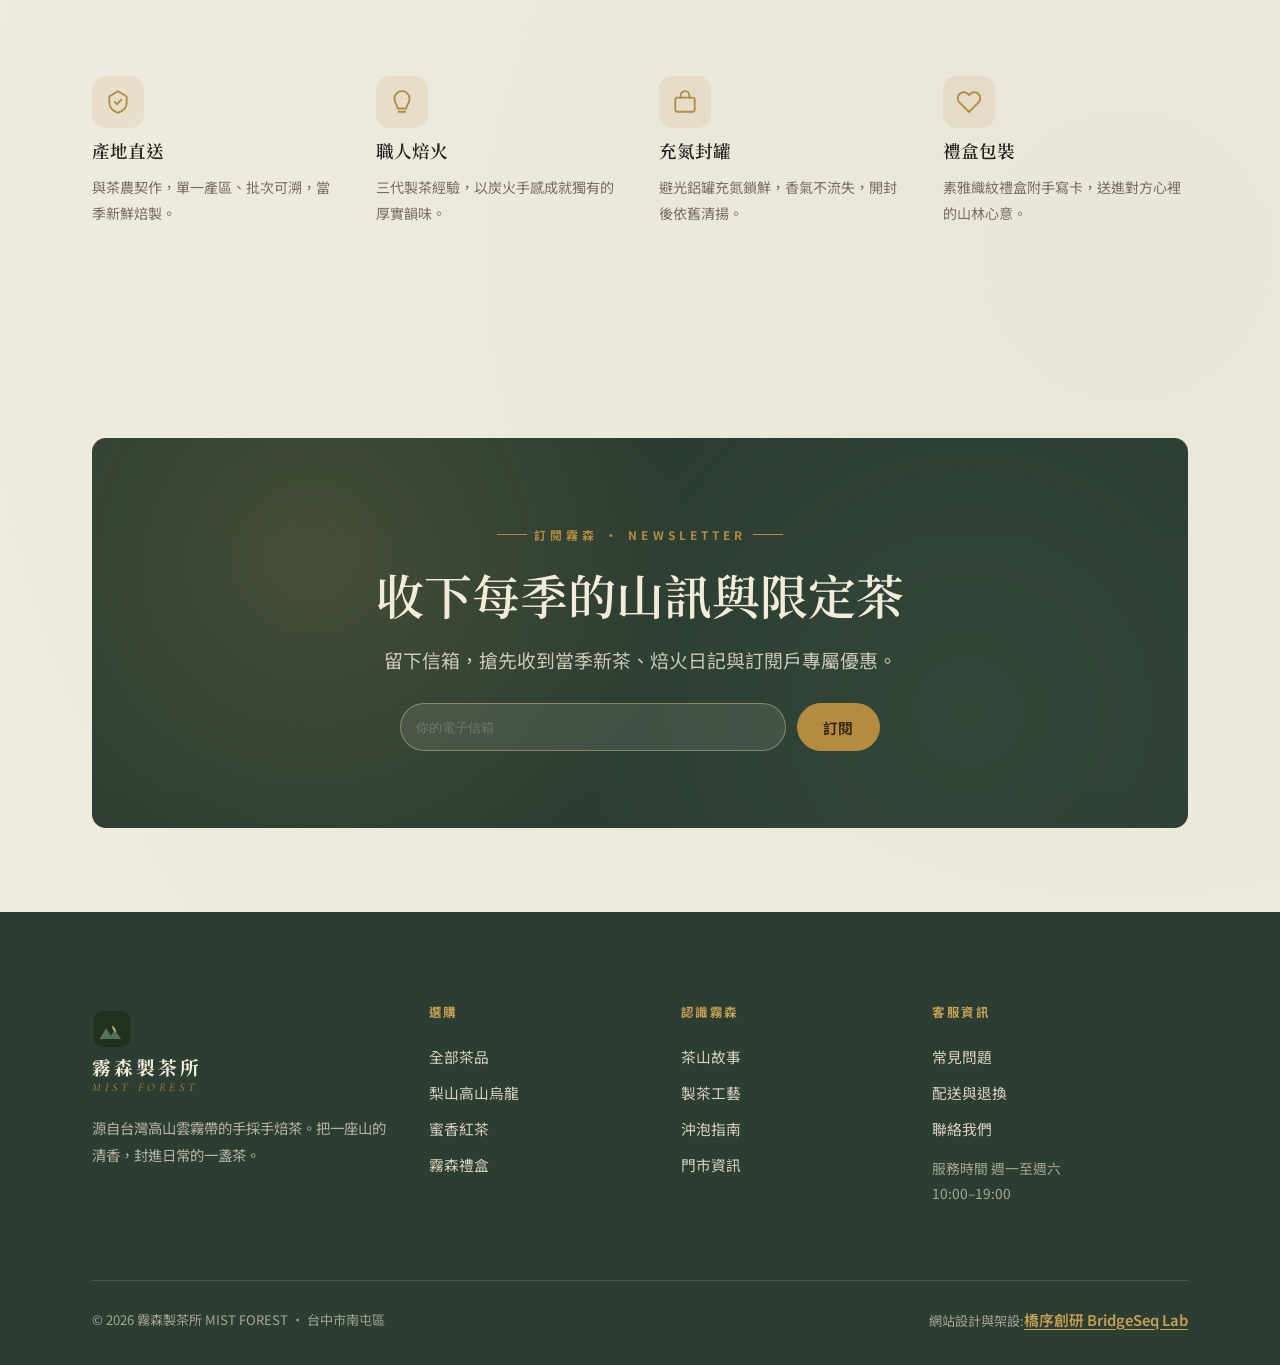
==== commit 89981d94: "feat(shop): 補齊電商核心頁 — 購物車 / 結帳 / 會員登入 - 新增 cart.html：localStorage 真實購物車，增減/刪除/小計/運費門檻（滿 1500 免運） - 新" ====
--- a/index.html
+++ b/index.html
@@ -20,7 +20,7 @@
 <link rel="preconnect" href="https://fonts.googleapis.com">
 <link rel="preconnect" href="https://fonts.gstatic.com" crossorigin>
 <link href="https://fonts.googleapis.com/css2?family=Cormorant+Garamond:ital,wght@0,500;0,600;1,500;1,600&family=Noto+Serif+TC:wght@500;600;700&family=Noto+Sans+TC:wght@400;500;700&display=swap" rel="stylesheet">
-<link rel="stylesheet" href="assets/style.css?v=1">
+<link rel="stylesheet" href="assets/style.css?v=2">
 <script type="application/ld+json">
 {"@context":"https://schema.org","@graph":[
 {"@type":"Organization","@id":"https://izzo24.github.io/wusen-tea/#org","name":"霧森製茶所","alternateName":"MIST FOREST","url":"https://izzo24.github.io/wusen-tea/","logo":"https://izzo24.github.io/wusen-tea/assets/favicon.svg","description":"台灣高山茶品牌,專注手採手焙的梨山高山烏龍、蜜香紅茶與文山包種。","areaServed":"TW","sameAs":[]},
@@ -53,9 +53,7 @@
       <a href="product.html">梨山烏龍</a>
       <a href="story.html">茶山故事</a>
       <a href="contact.html">沖泡・聯絡</a>
-      <a href="shop.html" class="cart" aria-label="購物車">
-        <svg viewBox="0 0 24 24" fill="none" stroke="currentColor" stroke-width="1.8" stroke-linecap="round" stroke-linejoin="round"><circle cx="9" cy="21" r="1"/><circle cx="20" cy="21" r="1"/><path d="M1 1h4l2.7 13.4a2 2 0 0 0 2 1.6h9.7a2 2 0 0 0 2-1.6L23 6H6"/></svg>
-      </a>
+      <a href="account.html" class="cart" data-account-link aria-label="會員"><svg viewBox="0 0 24 24" fill="none" stroke="currentColor" stroke-width="1.8" stroke-linecap="round" stroke-linejoin="round"><path d="M20 21v-2a4 4 0 0 0-4-4H8a4 4 0 0 0-4 4v2"/><circle cx="12" cy="7" r="4"/></svg></a><a href="cart.html" class="cart" aria-label="購物車"><svg viewBox="0 0 24 24" fill="none" stroke="currentColor" stroke-width="1.8" stroke-linecap="round" stroke-linejoin="round"><circle cx="9" cy="21" r="1"/><circle cx="20" cy="21" r="1"/><path d="M1 1h4l2.7 13.4a2 2 0 0 0 2 1.6h9.7a2 2 0 0 0 2-1.6L23 6H6"/></svg><span class="cart-badge" data-cart-count style="display:none">0</span></a>
     </nav>
     <button class="burger" aria-label="開啟選單" aria-expanded="false" aria-controls="mnav"><span></span><span></span><span></span></button>
   </div>
@@ -66,6 +64,8 @@
   <a href="product.html">梨山高山烏龍<span class="en">Signature</span></a>
   <a href="story.html">茶山故事<span class="en">Story</span></a>
   <a href="contact.html">沖泡・聯絡<span class="en">Contact</span></a>
+  <a href="cart.html">購物車<span class="en">Cart</span></a>
+  <a href="account.html">會員<span class="en">Account</span></a>
 </nav>
 
 <main>
@@ -273,6 +273,6 @@
 </footer>
 
 <button class="to-top" aria-label="回到頂端"><svg viewBox="0 0 24 24" fill="none" stroke="currentColor" stroke-width="2.2" stroke-linecap="round" stroke-linejoin="round"><line x1="12" y1="19" x2="12" y2="5"/><polyline points="5 12 12 5 19 12"/></svg></button>
-<script src="assets/main.js?v=1"></script>
+<script src="assets/main.js?v=2"></script>
 </body>
 </html>
--- a/assets/style.css
+++ b/assets/style.css
@@ -348,3 +348,77 @@
   *{animation:none!important; scroll-behavior:auto!important}
   [data-reveal]{opacity:1!important; transform:none!important}
 }
+
+/* ---------- cart badge ---------- */
+.cart{position:relative}
+.cart-badge{position:absolute; top:-6px; right:-9px; min-width:17px; height:17px; padding:0 4px;
+  background:var(--gold); color:#2a2310; font-size:.66rem; font-weight:700; border-radius:999px;
+  place-items:center; line-height:1}
+.mobile-nav .cart-badge{position:static; display:inline-grid; margin-left:.5em}
+
+/* ---------- cart page ---------- */
+.cart-wrap{display:grid; grid-template-columns:1fr 340px; gap:clamp(2rem,4vw,3.4rem); align-items:start; margin-top:2.5rem}
+.cart-row{display:grid; grid-template-columns:84px 1fr auto auto auto; gap:1rem; align-items:center;
+  padding:1.1rem 0; border-bottom:1px solid var(--line)}
+.cart-row:first-child{border-top:1px solid var(--line)}
+.cart-thumb{width:84px; height:84px; border-radius:12px; overflow:hidden; background:var(--paper-3)}
+.cart-thumb img{width:100%; height:100%; object-fit:cover}
+.cart-name{font-family:var(--serif); font-size:1.05rem; font-weight:600; margin:0}
+.cart-variant{font-size:.82rem; color:var(--ink-mute); margin:.15rem 0 0}
+.cart-unit{font-size:.84rem; color:var(--ink-soft); margin:.2rem 0 0}
+.cart-qty{display:inline-flex; align-items:center; border:1.5px solid var(--line); border-radius:999px; overflow:hidden}
+.cart-qty button{width:34px; height:36px; background:transparent; border:none; cursor:pointer; font-size:1.1rem; color:var(--tea)}
+.cart-qty input{width:34px; text-align:center; border:none; background:transparent; font-size:.95rem; font-family:var(--sans)}
+.cart-line{font-family:var(--serif); font-weight:600; color:var(--tea); min-width:80px; text-align:right}
+.cart-del{background:transparent; border:none; cursor:pointer; color:var(--ink-mute); padding:.4em; border-radius:8px; transition:.2s}
+.cart-del:hover{color:#a23; background:rgba(170,34,34,.07)}
+.cart-summary{background:var(--paper-2); border:1px solid var(--line); border-radius:var(--r); padding:1.6rem 1.5rem; position:sticky; top:96px}
+.cart-summary h3{font-size:1.15rem; margin-bottom:1rem}
+.sum-line{display:flex; justify-content:space-between; padding:.5rem 0; font-size:.95rem; color:var(--ink-soft)}
+.sum-line.total{border-top:1.5px solid var(--line); margin-top:.5rem; padding-top:.9rem; font-family:var(--serif);
+  font-size:1.2rem; font-weight:700; color:var(--tea)}
+.ship-hint{font-size:.8rem; color:var(--gold); margin:.3rem 0 1rem}
+.cart-empty{text-align:center; padding:clamp(3rem,8vw,6rem) 1rem}
+.cart-empty svg{width:54px; height:54px; color:var(--line); margin-bottom:1rem}
+
+/* ---------- checkout ---------- */
+.co-grid{display:grid; grid-template-columns:1fr 360px; gap:clamp(2rem,4vw,3.4rem); align-items:start; margin-top:2.5rem}
+.co-card{background:var(--paper-2); border:1px solid var(--line); border-radius:var(--r); padding:1.6rem 1.5rem; position:sticky; top:96px}
+.co-card h3{font-size:1.15rem; margin-bottom:1rem}
+.co-line{display:flex; justify-content:space-between; gap:1rem; padding:.5rem 0; font-size:.92rem; color:var(--ink-soft)}
+.co-line.co-sub{border-top:1px solid var(--line); margin-top:.5rem; padding-top:.8rem}
+.co-line.co-total{border-top:1.5px solid var(--line); margin-top:.4rem; padding-top:.8rem;
+  font-family:var(--serif); font-size:1.2rem; font-weight:700; color:var(--tea)}
+.field-row{display:grid; grid-template-columns:1fr 1fr; gap:1rem}
+.pay-opts{display:grid; gap:.7rem}
+.pay-opt{display:flex; align-items:center; gap:.7rem; padding:.9em 1em; border:1.5px solid var(--line); border-radius:12px; cursor:pointer; transition:.2s}
+.pay-opt:has(input:checked){border-color:var(--gold); background:rgba(181,138,65,.06)}
+.pay-opt input{accent-color:var(--tea)}
+.co-done{text-align:center; padding:clamp(2.5rem,7vw,5rem) 1rem; max-width:520px; margin:0 auto}
+.co-done-ic{width:64px; height:64px; border-radius:50%; background:var(--tea); color:var(--gold-soft);
+  display:grid; place-items:center; margin:0 auto 1.4rem}
+.co-done-ic svg{width:30px; height:30px}
+
+/* ---------- account / auth ---------- */
+.auth-wrap{max-width:460px; margin:2.5rem auto 0}
+.auth-tabs{display:flex; gap:.5rem; background:var(--paper-2); padding:.4rem; border-radius:999px; margin-bottom:1.6rem}
+.auth-tabs button{flex:1; padding:.7em; border:none; background:transparent; border-radius:999px; cursor:pointer;
+  font-family:var(--sans); font-size:.95rem; font-weight:600; color:var(--ink-soft); transition:.25s}
+.auth-tabs button.active{background:var(--tea); color:var(--paper)}
+.auth-card{background:var(--paper-2); border:1px solid var(--line); border-radius:var(--r); padding:clamp(1.6rem,3vw,2.2rem)}
+.acc-head{display:flex; align-items:center; gap:1rem; margin-bottom:1.8rem}
+.acc-avatar{width:60px; height:60px; border-radius:50%; background:var(--tea); color:var(--gold-soft);
+  display:grid; place-items:center; font-family:var(--serif); font-size:1.5rem; flex:none}
+.acc-grid{display:grid; grid-template-columns:1fr 1fr; gap:1rem; margin-top:1.5rem}
+.acc-tile{background:var(--paper-2); border:1px solid var(--line); border-radius:14px; padding:1.2rem}
+.acc-tile .k{font-size:.74rem; letter-spacing:.14em; text-transform:uppercase; color:var(--gold); font-weight:700}
+.acc-tile .v{font-size:1.05rem; color:var(--ink); margin-top:.3rem}
+
+@media(max-width:860px){
+  .cart-wrap,.co-grid{grid-template-columns:1fr}
+  .cart-summary,.co-card{position:static}
+  .cart-row{grid-template-columns:64px 1fr auto; grid-template-areas:"thumb info del" "thumb qty line"; row-gap:.6rem}
+  .cart-thumb{grid-area:thumb; width:64px; height:64px} .cart-info{grid-area:info} .cart-qty{grid-area:qty}
+  .cart-line{grid-area:line; text-align:left} .cart-del{grid-area:del; justify-self:end}
+  .acc-grid,.field-row{grid-template-columns:1fr}
+}
